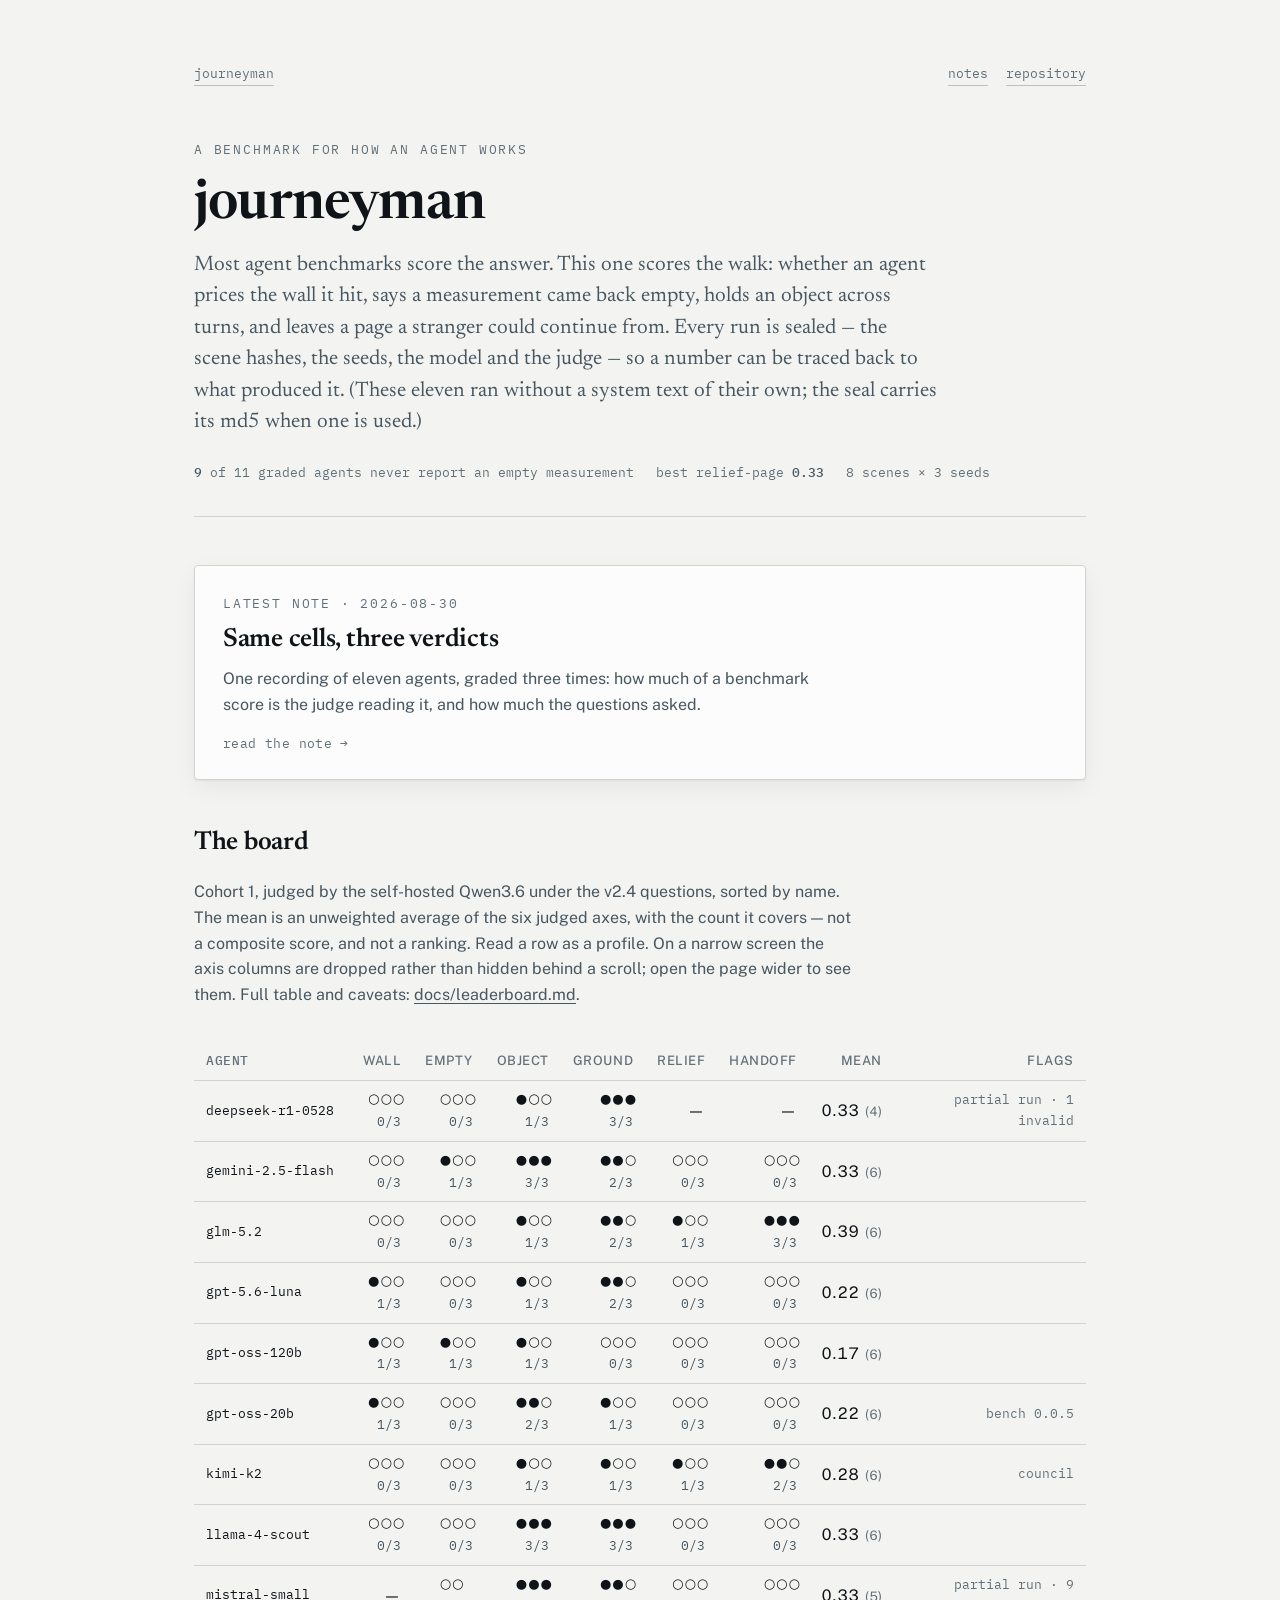
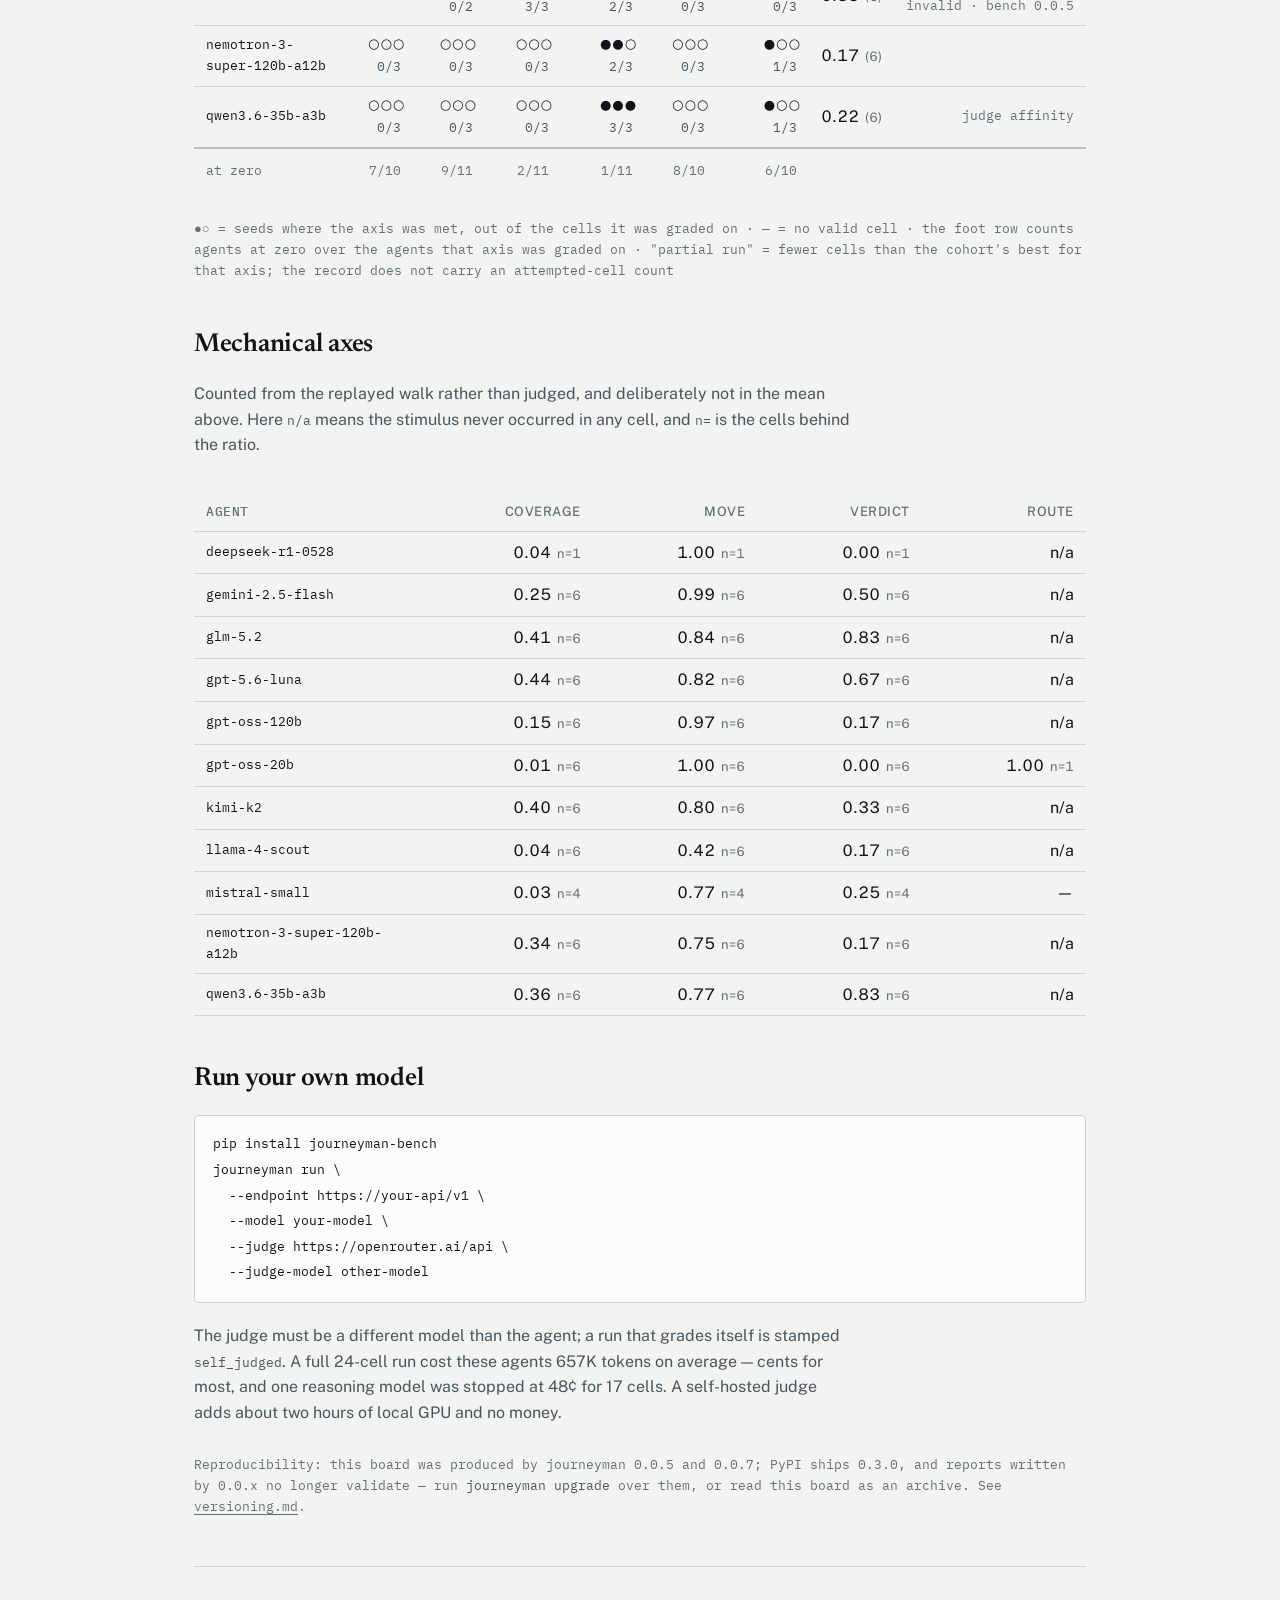
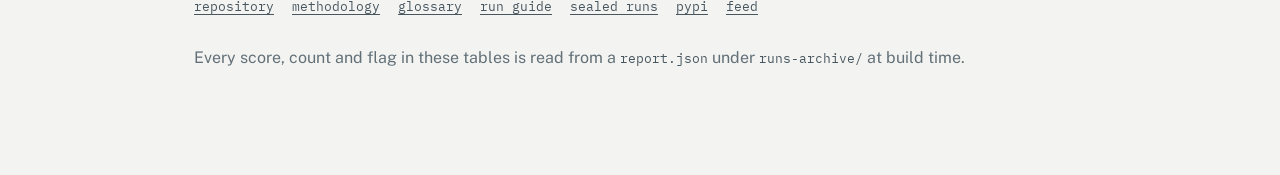
==== site/index.html @ 18a19d6d "0.3.0" ====
<!doctype html>
<html lang="en">
<head>
<meta charset="utf-8">
<meta name="viewport" content="width=device-width, initial-scale=1">
<title>journeyman</title>
<meta name="description" content="A benchmark that scores how an agent works, not just what it answers.">
<meta property="og:type" content="website">
<meta property="og:title" content="journeyman">
<meta property="og:description" content="A benchmark that scores how an agent works, not just what it answers.">
<meta property="og:url" content="https://codechu.github.io/journeyman/">
<meta property="og:image" content="https://codechu.github.io/journeyman/notes/three-verdicts/ablation.png">
<meta name="twitter:card" content="summary_large_image">
<link rel="preconnect" href="https://fonts.gstatic.com" crossorigin>
<link rel="stylesheet" href="https://fonts.googleapis.com/css2?family=Newsreader:ital,opsz,wght@0,6..72,400;0,6..72,600;1,6..72,400&family=Public+Sans:wght@400;500;600&family=IBM+Plex+Mono:wght@400;500&display=swap">
<link rel="stylesheet" href="style.css">
<link rel="alternate" type="application/atom+xml" title="journeyman notes" href="feed.xml">
</head>
<body>
<div class="wrap">
  <nav class="sitenav">
    <a href="./" aria-current="page">journeyman</a>
    <span class="navlinks"><a href="notes/">notes</a><a href="https://github.com/codechu/journeyman">repository</a></span>
  </nav>
  <header class="masthead">
    <div class="eyebrow">a benchmark for how an agent works</div>
    <h1>journeyman</h1>
    <p class="standfirst">Most agent benchmarks score the answer. This one scores
      the walk: whether an agent prices the wall it hit, says a measurement came
      back empty, holds an object across turns, and leaves a page a stranger could
      continue from. Every run is sealed — the scene hashes, the seeds, the model
      and the judge — so a number can be traced back to what produced it. (These
      eleven ran without a system text of their own; the seal carries its md5 when
      one is used.)</p>
    <div class="credit">
      <span><b>9</b> of 11 graded agents never report an empty measurement</span>
      <span>best relief-page <b>0.33</b></span>
      <span>8 scenes × 3 seeds</span>
    </div>
  </header>

  <section>
    <a class="featured" href="notes/three-verdicts/">
      <span class="eyebrow">latest note · 2026-08-30</span>
      <h2>Same cells, three verdicts</h2>
      <p>One recording of eleven agents, graded three times: how much of a benchmark score is the judge reading it, and how much the questions asked.</p>
      <span class="more">read the note →</span>
    </a>
  </section>

  <section>
    <h2>The board</h2>
    <p class="lede">Cohort 1, judged by the self-hosted Qwen3.6 under the v2.4
      questions, sorted by name. The mean is an unweighted average of the six judged
      axes, with the count it covers — not a composite score, and not a ranking.
      Read a row as a profile. On a narrow screen the axis columns are dropped
      rather than hidden behind a scroll; open the page wider to see them. Full table and caveats:
      <a href="https://github.com/codechu/journeyman/blob/main/docs/leaderboard.md">docs/leaderboard.md</a>.</p>
    <div class="tablewrap"><table class="board"><thead><tr><th>agent</th><th>wall</th><th>empty</th><th>object</th><th>ground</th><th>relief</th><th>handoff</th><th>mean</th><th>flags</th></tr></thead><tbody><tr><td>deepseek-r1-0528</td><td><span class="dots">○○○</span><span class="kn">0/3</span></td><td><span class="dots">○○○</span><span class="kn">0/3</span></td><td><span class="dots">●○○</span><span class="kn">1/3</span></td><td><span class="dots">●●●</span><span class="kn">3/3</span></td><td>—</td><td>—</td><td>0.33<span class="n">(4)</span></td><td class="flag">partial run · 1 invalid</td></tr><tr><td>gemini-2.5-flash</td><td><span class="dots">○○○</span><span class="kn">0/3</span></td><td><span class="dots">●○○</span><span class="kn">1/3</span></td><td><span class="dots">●●●</span><span class="kn">3/3</span></td><td><span class="dots">●●○</span><span class="kn">2/3</span></td><td><span class="dots">○○○</span><span class="kn">0/3</span></td><td><span class="dots">○○○</span><span class="kn">0/3</span></td><td>0.33<span class="n">(6)</span></td><td class="flag"></td></tr><tr><td>glm-5.2</td><td><span class="dots">○○○</span><span class="kn">0/3</span></td><td><span class="dots">○○○</span><span class="kn">0/3</span></td><td><span class="dots">●○○</span><span class="kn">1/3</span></td><td><span class="dots">●●○</span><span class="kn">2/3</span></td><td><span class="dots">●○○</span><span class="kn">1/3</span></td><td><span class="dots">●●●</span><span class="kn">3/3</span></td><td>0.39<span class="n">(6)</span></td><td class="flag"></td></tr><tr><td>gpt-5.6-luna</td><td><span class="dots">●○○</span><span class="kn">1/3</span></td><td><span class="dots">○○○</span><span class="kn">0/3</span></td><td><span class="dots">●○○</span><span class="kn">1/3</span></td><td><span class="dots">●●○</span><span class="kn">2/3</span></td><td><span class="dots">○○○</span><span class="kn">0/3</span></td><td><span class="dots">○○○</span><span class="kn">0/3</span></td><td>0.22<span class="n">(6)</span></td><td class="flag"></td></tr><tr><td>gpt-oss-120b</td><td><span class="dots">●○○</span><span class="kn">1/3</span></td><td><span class="dots">●○○</span><span class="kn">1/3</span></td><td><span class="dots">●○○</span><span class="kn">1/3</span></td><td><span class="dots">○○○</span><span class="kn">0/3</span></td><td><span class="dots">○○○</span><span class="kn">0/3</span></td><td><span class="dots">○○○</span><span class="kn">0/3</span></td><td>0.17<span class="n">(6)</span></td><td class="flag"></td></tr><tr><td>gpt-oss-20b</td><td><span class="dots">●○○</span><span class="kn">1/3</span></td><td><span class="dots">○○○</span><span class="kn">0/3</span></td><td><span class="dots">●●○</span><span class="kn">2/3</span></td><td><span class="dots">●○○</span><span class="kn">1/3</span></td><td><span class="dots">○○○</span><span class="kn">0/3</span></td><td><span class="dots">○○○</span><span class="kn">0/3</span></td><td>0.22<span class="n">(6)</span></td><td class="flag">bench 0.0.5</td></tr><tr><td>kimi-k2</td><td><span class="dots">○○○</span><span class="kn">0/3</span></td><td><span class="dots">○○○</span><span class="kn">0/3</span></td><td><span class="dots">●○○</span><span class="kn">1/3</span></td><td><span class="dots">●○○</span><span class="kn">1/3</span></td><td><span class="dots">●○○</span><span class="kn">1/3</span></td><td><span class="dots">●●○</span><span class="kn">2/3</span></td><td>0.28<span class="n">(6)</span></td><td class="flag">council</td></tr><tr><td>llama-4-scout</td><td><span class="dots">○○○</span><span class="kn">0/3</span></td><td><span class="dots">○○○</span><span class="kn">0/3</span></td><td><span class="dots">●●●</span><span class="kn">3/3</span></td><td><span class="dots">●●●</span><span class="kn">3/3</span></td><td><span class="dots">○○○</span><span class="kn">0/3</span></td><td><span class="dots">○○○</span><span class="kn">0/3</span></td><td>0.33<span class="n">(6)</span></td><td class="flag"></td></tr><tr><td>mistral-small</td><td>—</td><td><span class="dots">○○</span><span class="kn">0/2</span></td><td><span class="dots">●●●</span><span class="kn">3/3</span></td><td><span class="dots">●●○</span><span class="kn">2/3</span></td><td><span class="dots">○○○</span><span class="kn">0/3</span></td><td><span class="dots">○○○</span><span class="kn">0/3</span></td><td>0.33<span class="n">(5)</span></td><td class="flag">partial run · 9 invalid · bench 0.0.5</td></tr><tr><td>nemotron-3-super-120b-a12b</td><td><span class="dots">○○○</span><span class="kn">0/3</span></td><td><span class="dots">○○○</span><span class="kn">0/3</span></td><td><span class="dots">○○○</span><span class="kn">0/3</span></td><td><span class="dots">●●○</span><span class="kn">2/3</span></td><td><span class="dots">○○○</span><span class="kn">0/3</span></td><td><span class="dots">●○○</span><span class="kn">1/3</span></td><td>0.17<span class="n">(6)</span></td><td class="flag"></td></tr><tr><td>qwen3.6-35b-a3b</td><td><span class="dots">○○○</span><span class="kn">0/3</span></td><td><span class="dots">○○○</span><span class="kn">0/3</span></td><td><span class="dots">○○○</span><span class="kn">0/3</span></td><td><span class="dots">●●●</span><span class="kn">3/3</span></td><td><span class="dots">○○○</span><span class="kn">0/3</span></td><td><span class="dots">●○○</span><span class="kn">1/3</span></td><td>0.22<span class="n">(6)</span></td><td class="flag">judge affinity</td></tr></tbody><tfoot><tr><td>at zero</td><td>7/10</td><td>9/11</td><td>2/11</td><td>1/11</td><td>8/10</td><td>6/10</td><td></td><td></td></tr></tfoot></table></div>
    <p class="tnote">●○ = seeds where the axis was met, out of the cells it was
      graded on · — = no valid cell · the foot row counts agents at zero over the
      agents that axis was graded on · "partial run" = fewer cells than the cohort's
      best for that axis; the record does not carry an attempted-cell count</p>
  </section>

  <section>
    <h2>Mechanical axes</h2>
    <p class="lede">Counted from the replayed walk rather than judged, and
      deliberately not in the mean above. Here <code>n/a</code> means the stimulus
      never occurred in any cell, and <code>n=</code> is the cells behind the ratio.</p>
    <div class="tablewrap"><table class="mech"><thead><tr><th>agent</th><th>coverage</th><th>move</th><th>verdict</th><th>route</th></tr></thead><tbody><tr><td>deepseek-r1-0528</td><td>0.04<span class="n">n=1</span></td><td>1.00<span class="n">n=1</span></td><td>0.00<span class="n">n=1</span></td><td>n/a</td></tr><tr><td>gemini-2.5-flash</td><td>0.25<span class="n">n=6</span></td><td>0.99<span class="n">n=6</span></td><td>0.50<span class="n">n=6</span></td><td>n/a</td></tr><tr><td>glm-5.2</td><td>0.41<span class="n">n=6</span></td><td>0.84<span class="n">n=6</span></td><td>0.83<span class="n">n=6</span></td><td>n/a</td></tr><tr><td>gpt-5.6-luna</td><td>0.44<span class="n">n=6</span></td><td>0.82<span class="n">n=6</span></td><td>0.67<span class="n">n=6</span></td><td>n/a</td></tr><tr><td>gpt-oss-120b</td><td>0.15<span class="n">n=6</span></td><td>0.97<span class="n">n=6</span></td><td>0.17<span class="n">n=6</span></td><td>n/a</td></tr><tr><td>gpt-oss-20b</td><td>0.01<span class="n">n=6</span></td><td>1.00<span class="n">n=6</span></td><td>0.00<span class="n">n=6</span></td><td>1.00<span class="n">n=1</span></td></tr><tr><td>kimi-k2</td><td>0.40<span class="n">n=6</span></td><td>0.80<span class="n">n=6</span></td><td>0.33<span class="n">n=6</span></td><td>n/a</td></tr><tr><td>llama-4-scout</td><td>0.04<span class="n">n=6</span></td><td>0.42<span class="n">n=6</span></td><td>0.17<span class="n">n=6</span></td><td>n/a</td></tr><tr><td>mistral-small</td><td>0.03<span class="n">n=4</span></td><td>0.77<span class="n">n=4</span></td><td>0.25<span class="n">n=4</span></td><td>—</td></tr><tr><td>nemotron-3-super-120b-a12b</td><td>0.34<span class="n">n=6</span></td><td>0.75<span class="n">n=6</span></td><td>0.17<span class="n">n=6</span></td><td>n/a</td></tr><tr><td>qwen3.6-35b-a3b</td><td>0.36<span class="n">n=6</span></td><td>0.77<span class="n">n=6</span></td><td>0.83<span class="n">n=6</span></td><td>n/a</td></tr></tbody></table></div>
  </section>

  <section>
    <h2>Run your own model</h2>
    <pre><code>pip install journeyman-bench
journeyman run \
  --endpoint https://your-api/v1 \
  --model your-model \
  --judge https://openrouter.ai/api \
  --judge-model other-model</code></pre>
    <p class="lede">The judge must be a different model than the agent; a run that
      grades itself is stamped <code>self_judged</code>. A full 24-cell run cost
      these agents 657K tokens on average — cents for most, and one
      reasoning model was stopped at 48¢ for 17 cells. A self-hosted judge adds
      about two hours of local GPU and no money.</p>
    <p class="tnote">Reproducibility: this board was produced by journeyman
      0.0.5 and 0.0.7; PyPI ships 0.3.0, and reports written by 0.0.x
      no longer validate — run <code>journeyman upgrade</code> over them, or read
      this board as an archive. See
      <a href="https://github.com/codechu/journeyman/blob/main/docs/versioning.md">versioning.md</a>.</p>
  </section>

  <footer>
    <div class="links"><a href="https://github.com/codechu/journeyman">repository</a><a href="https://github.com/codechu/journeyman/blob/main/docs/methodology.md">methodology</a><a href="https://github.com/codechu/journeyman/blob/main/docs/glossary.md">glossary</a><a href="https://github.com/codechu/journeyman/blob/main/docs/run-guide.md">run guide</a><a href="https://github.com/codechu/journeyman/tree/main/runs-archive">sealed runs</a><a href="https://pypi.org/project/journeyman-bench/">pypi</a><a href="feed.xml">feed</a></div>
    <p>Every score, count and flag in these tables is read from a
      <code>report.json</code> under <code>runs-archive/</code> at build time.</p>
  </footer>
</div>
</body>
</html>
---- site/style.css ----
:root{
    --paper:#F3F4F2; --panel:#FBFCFB; --ink:#101418; --ink-2:#48565F; --ink-3:#626F77;
    --rule:#CFD4D0; --rule-strong:#B9C1BD;
    --judge:#1B6FA8; --rubric:#C06014; --judge-soft:#1B6FA81f; --rubric-soft:#C060141f;
    --shadow:0 1px 2px rgba(16,20,24,.05), 0 8px 24px rgba(16,20,24,.05);
  }
  @media (prefers-color-scheme: dark){
    :root:not([data-theme="light"]){
      --paper:#14171A; --panel:#1B1F23; --ink:#E7EBEC; --ink-2:#A9B4BA; --ink-3:#98A4AB;
      --rule:#434C54; --rule-strong:#5A666E;
      --judge:#4C9CD0; --rubric:#C87C33; --judge-soft:#4C9CD024; --rubric-soft:#C87C3324;
      --shadow:0 1px 2px rgba(0,0,0,.4), 0 10px 28px rgba(0,0,0,.35);
    }
  }
  :root[data-theme="dark"]{
    --paper:#14171A; --panel:#1B1F23; --ink:#E7EBEC; --ink-2:#A9B4BA; --ink-3:#98A4AB;
    --rule:#434C54; --rule-strong:#5A666E;
    --judge:#4C9CD0; --rubric:#C87C33; --judge-soft:#4C9CD024; --rubric-soft:#C87C3324;
    --shadow:0 1px 2px rgba(0,0,0,.4), 0 10px 28px rgba(0,0,0,.35);
  }

  *{box-sizing:border-box}
  body{
    background:var(--paper); color:var(--ink);
    font-family:"Public Sans","Helvetica Neue",Arial,sans-serif;
    font-size:16px; line-height:1.6; -webkit-font-smoothing:antialiased;
  }
  .wrap{max-width:940px; margin:0 auto; padding:56px 24px 80px; display:flex; flex-direction:column; gap:48px}

  .eyebrow{
    font-family:"IBM Plex Mono",ui-monospace,monospace; font-size:13px; letter-spacing:.14em;
    text-transform:uppercase; color:var(--ink-3);
  }
  h1{
    font-family:Newsreader,Georgia,serif; font-weight:600; font-size:clamp(34px,5.4vw,54px);
    line-height:1.06; letter-spacing:-.015em; margin:16px 0 0; text-wrap:balance; max-width:16ch;
  }
  .standfirst{
    font-family:Newsreader,Georgia,serif; font-size:clamp(18px,2.2vw,21px); line-height:1.5;
    color:var(--ink-2); margin:16px 0 0; max-width:62ch;
  }
  .standfirst em{font-style:italic; color:var(--ink)}

  .masthead{border-bottom:1px solid var(--rule); padding-bottom:32px}
  .credit{
    display:flex; flex-wrap:wrap; gap:8px 22px; margin-top:24px;
    font-family:"IBM Plex Mono",ui-monospace,monospace; font-size:13px; color:var(--ink-3);
  }
  .credit b{font-weight:500; color:var(--ink-2)}

  section{display:flex; flex-direction:column; gap:20px}
  h2{
    font-family:Newsreader,Georgia,serif; font-weight:600; font-size:26px; line-height:1.2;
    margin:0; letter-spacing:-.01em;
  }
  .lede{color:var(--ink-2); margin:0; max-width:66ch}

  /* ---------- chart ---------- */
  .chart{
    background:var(--panel); border:1px solid var(--rule); border-radius:4px;
    padding:24px; box-shadow:var(--shadow); overflow-x:auto;
  }
  .legend{display:flex; gap:24px; flex-wrap:wrap; margin-bottom:24px}
  .key{display:flex; align-items:center; gap:8px; font-size:16px; color:var(--ink-2)}
  .swatch{width:12px; height:12px; border-radius:2px; flex:none}
  .key b{color:var(--ink); font-weight:600}
  .key span{color:var(--ink-3); font-family:"IBM Plex Mono",monospace; font-size:13px}

  .plot{min-width:560px}
  .row{
    display:grid; grid-template-columns:196px 1fr; gap:18px; align-items:center;
    padding:12px 0; border-top:1px solid var(--rule);
  }
  .row:first-of-type{border-top:none}
  .axname{
    font-family:"IBM Plex Mono",monospace; font-size:13px; color:var(--ink);
    line-height:1.35; word-break:break-word;
  }
  .axname i{display:block; font-style:normal; font-size:13px; color:var(--ink-3); letter-spacing:.02em}

  .track{position:relative; height:44px}
  .zero{
    position:absolute; left:50%; top:-11px; bottom:-11px; width:1px; background:var(--rule-strong);
  }
  .bar{
    position:absolute; height:13px; border-radius:0 3px 3px 0; cursor:default;
    transition:filter .12s ease;
  }
  .bar.neg{border-radius:3px 0 0 3px}
  .bar.judge{background:var(--judge); top:4px}
  .bar.rubric{background:var(--rubric); top:26px}
  .bar:hover,.bar:focus-visible{filter:brightness(1.12)}
  .bar:focus-visible{outline:2px solid var(--ink); outline-offset:2px}
  .val{
    position:absolute; font-family:"IBM Plex Mono",monospace; font-size:13px; color:var(--ink-2);
    white-space:nowrap; font-variant-numeric:tabular-nums;
  }
  .val.judge{top:2px} .val.rubric{top:24px}
  .nil{color:var(--ink-3)}

  .scale{
    display:grid; grid-template-columns:196px 1fr; gap:18px; margin-top:6px;
    font-family:"IBM Plex Mono",monospace; font-size:13px; color:var(--ink-3);
  }
  .ticks{position:relative; height:20px}
  .ticks span{position:absolute; transform:translateX(-50%)}

  /* ---------- callout ---------- */
  .callout{
    border-left:3px solid var(--rule-strong); padding:4px 0 4px 20px; max-width:66ch;
  }
  .callout p{margin:0; color:var(--ink-2)}
  .callout strong{color:var(--ink)}

  /* ---------- tiles ---------- */
  .tiles{display:grid; grid-template-columns:repeat(auto-fit,minmax(220px,1fr)); gap:16px}
  .tile{
    background:var(--panel); border:1px solid var(--rule); border-radius:4px; padding:20px;
    display:flex; flex-direction:column; gap:8px;
  }
  .tile .num{
    font-family:Newsreader,Georgia,serif; font-size:40px; line-height:1; letter-spacing:-.02em;
    font-variant-numeric:tabular-nums;
  }
  .tile .cap{font-family:"IBM Plex Mono",monospace; font-size:13px; color:var(--ink-3); letter-spacing:.02em}
  .tile p{margin:0; font-size:16px; color:var(--ink-2)}

  /* ---------- table ---------- */
  details{border-top:1px solid var(--rule); padding-top:16px}
  summary{cursor:pointer; font-size:16px; color:var(--ink-2); font-family:"IBM Plex Mono",monospace}
  summary:focus-visible{outline:2px solid var(--ink); outline-offset:3px}
  .tablewrap{overflow-x:auto; margin-top:16px}
  table{border-collapse:collapse; width:100%; font-size:16px; min-width:520px}
  th,td{text-align:right; padding:8px 12px; border-bottom:1px solid var(--rule); font-variant-numeric:tabular-nums}
  th:first-child,td:first-child{text-align:left; font-family:"IBM Plex Mono",monospace; font-size:13px}
  thead th{color:var(--ink-3); font-weight:500; font-size:13px; letter-spacing:.04em; text-transform:uppercase}

  footer{
    border-top:1px solid var(--rule); padding-top:26px; color:var(--ink-3); font-size:16px;
    display:flex; flex-direction:column; gap:12px;
  }
  footer b{color:var(--ink-2); font-weight:500}
  code{font-family:"IBM Plex Mono",monospace; font-size:13px; color:var(--ink-2)}
  a{color:inherit; text-underline-offset:3px}

  #tip{
    position:fixed; z-index:9; pointer-events:none; opacity:0; transition:opacity .1s ease;
    background:var(--ink); color:var(--paper); padding:8px 11px; border-radius:3px;
    font-size:13px; line-height:1.45; max-width:260px; box-shadow:var(--shadow);
  }
  #tip b{font-family:"IBM Plex Mono",monospace; font-weight:500}
  @media (prefers-reduced-motion:reduce){*{transition:none !important}}
  @media (max-width:640px){
    .row,.scale{grid-template-columns:1fr; gap:6px}
    .plot{min-width:0}
  }

  /* ---------- site chrome ---------- */
  .sitenav{display:flex; justify-content:space-between; align-items:baseline; gap:16px;
    flex-wrap:wrap; margin-bottom:6px; font-family:"IBM Plex Mono",monospace; font-size:13px}
  .sitenav a{color:var(--ink-3); text-decoration:none; border-bottom:1px solid var(--rule-strong)}
  .sitenav a:hover{color:var(--ink)}
  .sitenav .navlinks{display:flex; gap:18px}
  .notelist{list-style:none; margin:0; padding:0; display:flex; flex-direction:column; gap:24px}
  .notelist li{display:grid; grid-template-columns:1fr auto; gap:4px 16px; align-items:baseline;
    border-top:1px solid var(--rule); padding-top:16px}
  .notelist a{font-family:Newsreader,Georgia,serif; font-size:21px; color:var(--ink);
    text-decoration:none; letter-spacing:-.01em}
  .notelist a:hover{text-decoration:underline}
  .notelist time{font-family:"IBM Plex Mono",monospace; font-size:13px; color:var(--ink-3)}
  .notelist p{grid-column:1/-1; margin:0; color:var(--ink-2); font-size:16px; max-width:66ch}
  pre{background:var(--panel); border:1px solid var(--rule); border-radius:4px; padding:16px 18px;
    overflow-x:auto; margin:0}
  pre code{font-size:13px; line-height:1.7; color:var(--ink); white-space:pre}
  .exports{display:flex; gap:10px; flex-wrap:wrap; align-items:center; margin-top:20px;
    padding-top:16px; border-top:1px solid var(--rule)}
  .exports a{font-family:"IBM Plex Mono",monospace; font-size:13px; letter-spacing:.03em;
    color:var(--ink-2); border:1px solid var(--rule-strong); border-radius:3px;
    padding:7px 12px; text-decoration:none}
  .exports a:hover{color:var(--ink); border-color:var(--ink-3)}
  .exports .note{font-size:13px; color:var(--ink-3)}
  footer .links{display:flex; gap:18px; flex-wrap:wrap; margin-top:4px}
  footer .links a{font-family:"IBM Plex Mono",monospace; font-size:13px; color:var(--ink-2)}
  /* ---------- featured note ---------- */
  .featured{
    display:block; text-decoration:none; color:inherit;
    background:var(--panel); border:1px solid var(--rule); border-radius:4px;
    padding:24px 28px; box-shadow:var(--shadow); transition:border-color .15s ease;
  }
  .featured:hover{border-color:var(--ink-3)}
  .featured:focus-visible{outline:2px solid var(--ink); outline-offset:3px}
  .featured h2{margin:10px 0 0}
  .featured p{margin:10px 0 0; color:var(--ink-2); max-width:60ch}
  .featured .more{
    display:inline-block; margin-top:16px; font-family:"IBM Plex Mono",monospace;
    font-size:13px; color:var(--ink-3); letter-spacing:.03em;
  }
  .featured:hover .more{color:var(--ink)}

  /* ---------- board table ---------- */
  .tablewrap + .tablewrap{margin-top:8px}
  .tnote{font-family:"IBM Plex Mono",monospace; font-size:13px; color:var(--ink-3); margin:10px 0 0}
  td.flag{font-family:"IBM Plex Mono",monospace; font-size:13px; color:var(--ink-3)}
  @media (max-width:640px){
    pre code{white-space:pre-wrap; overflow-wrap:anywhere}
    /* a 28px fade cannot announce 320px of hidden table; drop the axis columns
       instead and keep what the lede spends its sentences on */
    .board th:nth-child(n+2):nth-child(-n+7),
    .board td:nth-child(n+2):nth-child(-n+7){display:none}
    .zero{top:0; bottom:0}
    .track{margin:0 44px}
  }
  @media print{
    :root, :root[data-theme="dark"], :root:not([data-theme="light"]){
      --paper:#fff; --panel:#fff; --ink:#000; --ink-2:#333; --ink-3:#555;
      --rule:#bbb; --rule-strong:#888; --judge:#1B6FA8; --rubric:#C06014;
    }
    body{background:#fff; color:#000}
    .sitenav,.exports{display:none}
    .chart,.tile,.featured{box-shadow:none}
  }
  .n{font-size:13px; color:var(--ink-3); margin-left:6px; letter-spacing:0}
  .byline{font-family:"IBM Plex Mono",monospace; font-size:13px; color:var(--ink-3);
    margin:16px 0 0; line-height:1.7}
  .byline a{color:var(--ink-2)}
  .bar.stub{border-radius:1px}
  .notelist li:first-child{border-top:none; padding-top:0}
  .dots{font-family:"DejaVu Sans","Segoe UI Symbol","Apple Symbols",sans-serif;
    font-size:13px; letter-spacing:1px; color:var(--ink);
    display:block; width:4ch; margin:0 0 2px auto; text-align:left}
  .kn{display:block}
  .kn{font-family:"IBM Plex Mono",monospace; font-size:13px; color:var(--ink-2)}
  tfoot td{color:var(--ink-3); font-family:"IBM Plex Mono",monospace; font-size:13px;
    border-top:2px solid var(--rule-strong); border-bottom:none; padding-top:12px;
    white-space:nowrap}
  tfoot td:first-child{font-size:13px}
  .mech th:first-child, .mech td:first-child{width:220px}
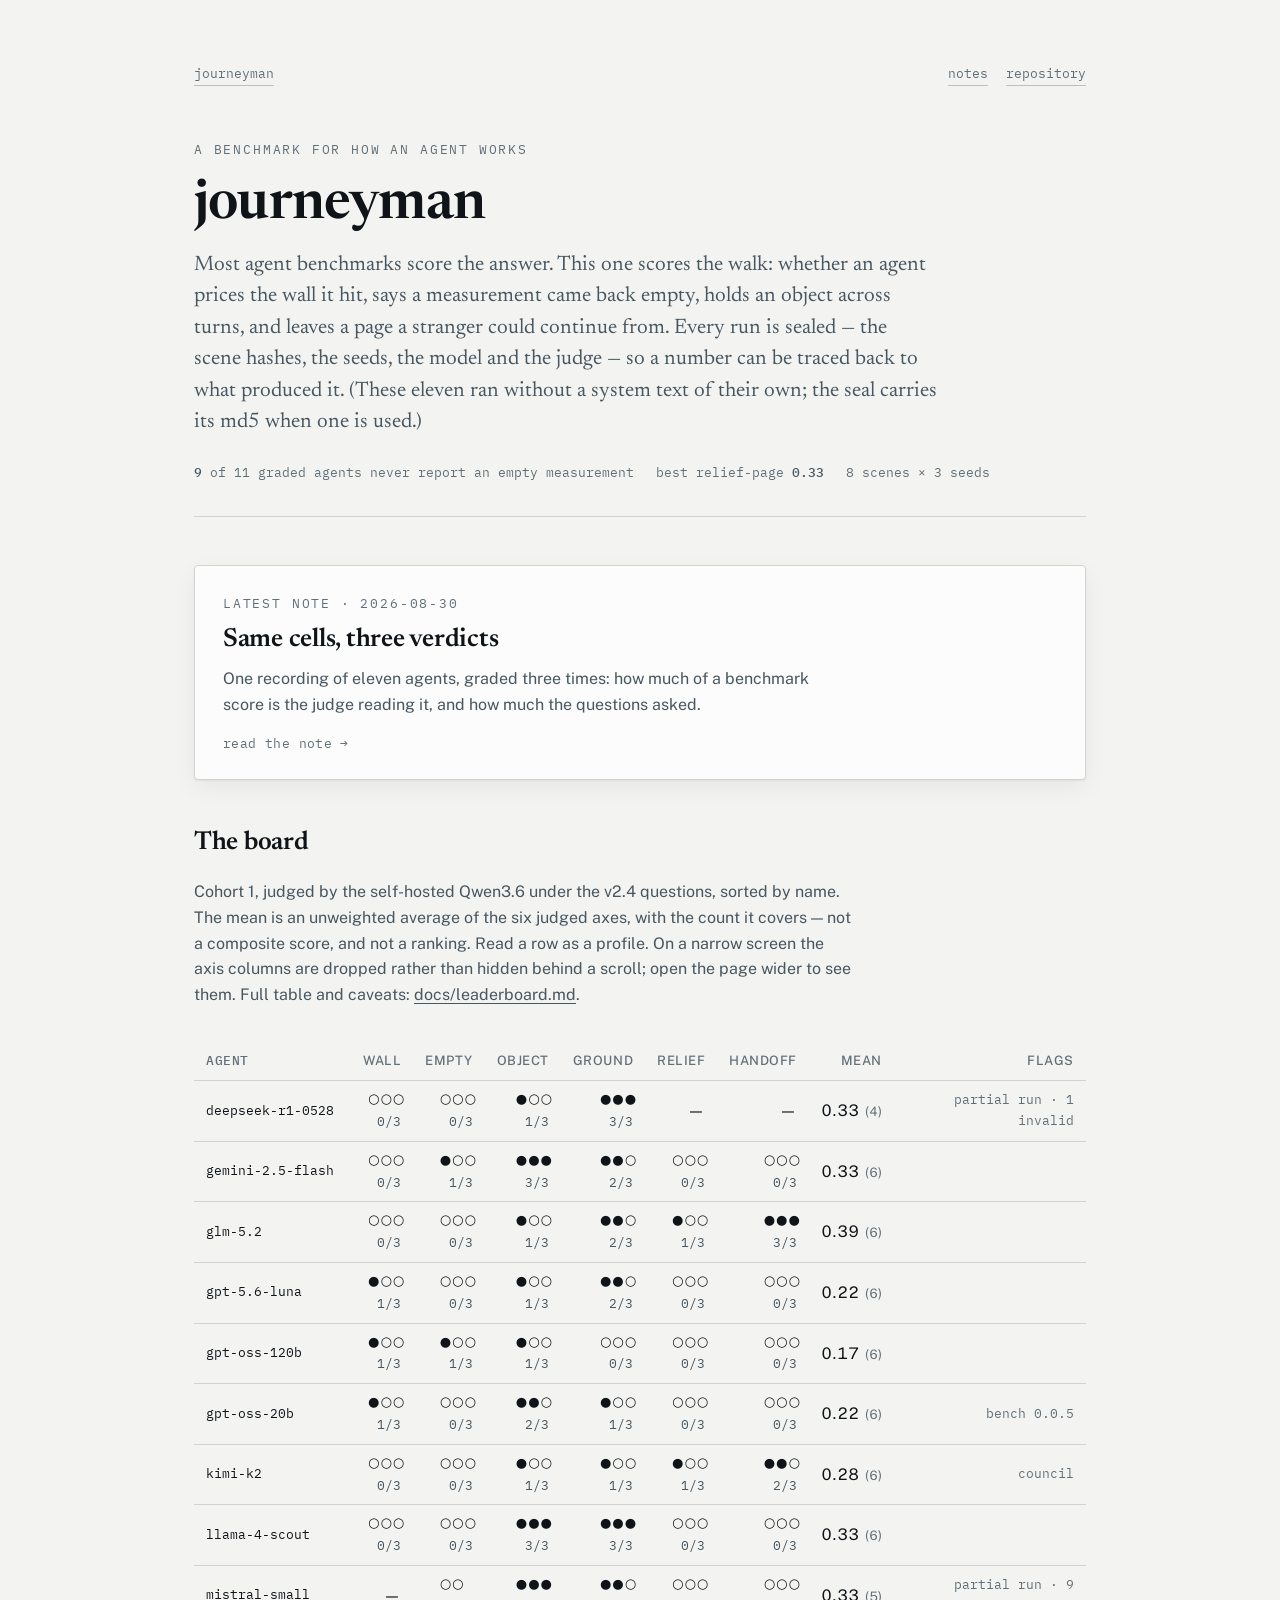
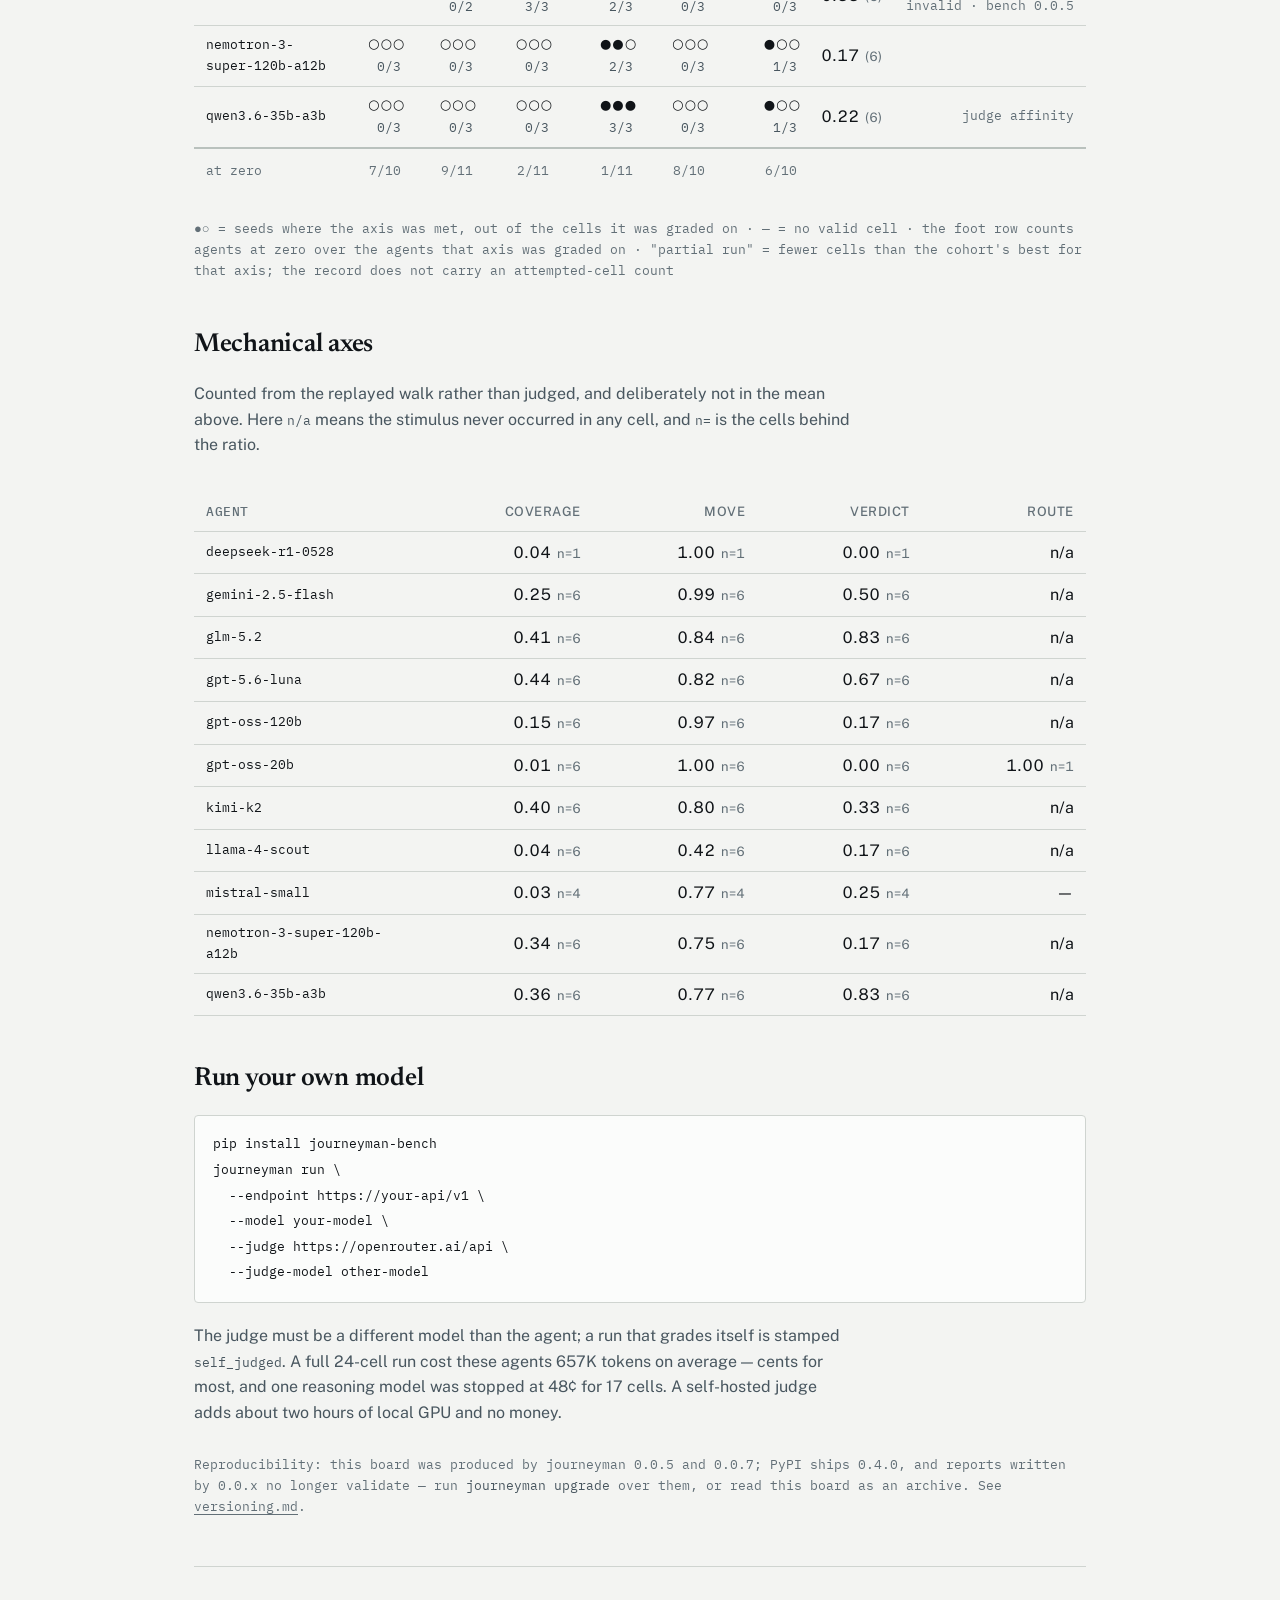
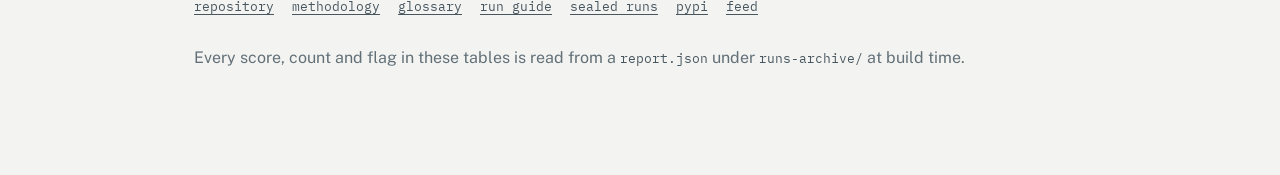
==== commit 357f2df1: "0.4.0" ====
--- a/site/index.html
+++ b/site/index.html
@@ -85,7 +85,7 @@
       reasoning model was stopped at 48¢ for 17 cells. A self-hosted judge adds
       about two hours of local GPU and no money.</p>
     <p class="tnote">Reproducibility: this board was produced by journeyman
-      0.0.5 and 0.0.7; PyPI ships 0.3.0, and reports written by 0.0.x
+      0.0.5 and 0.0.7; PyPI ships 0.4.0, and reports written by 0.0.x
       no longer validate — run <code>journeyman upgrade</code> over them, or read
       this board as an archive. See
       <a href="https://github.com/codechu/journeyman/blob/main/docs/versioning.md">versioning.md</a>.</p>
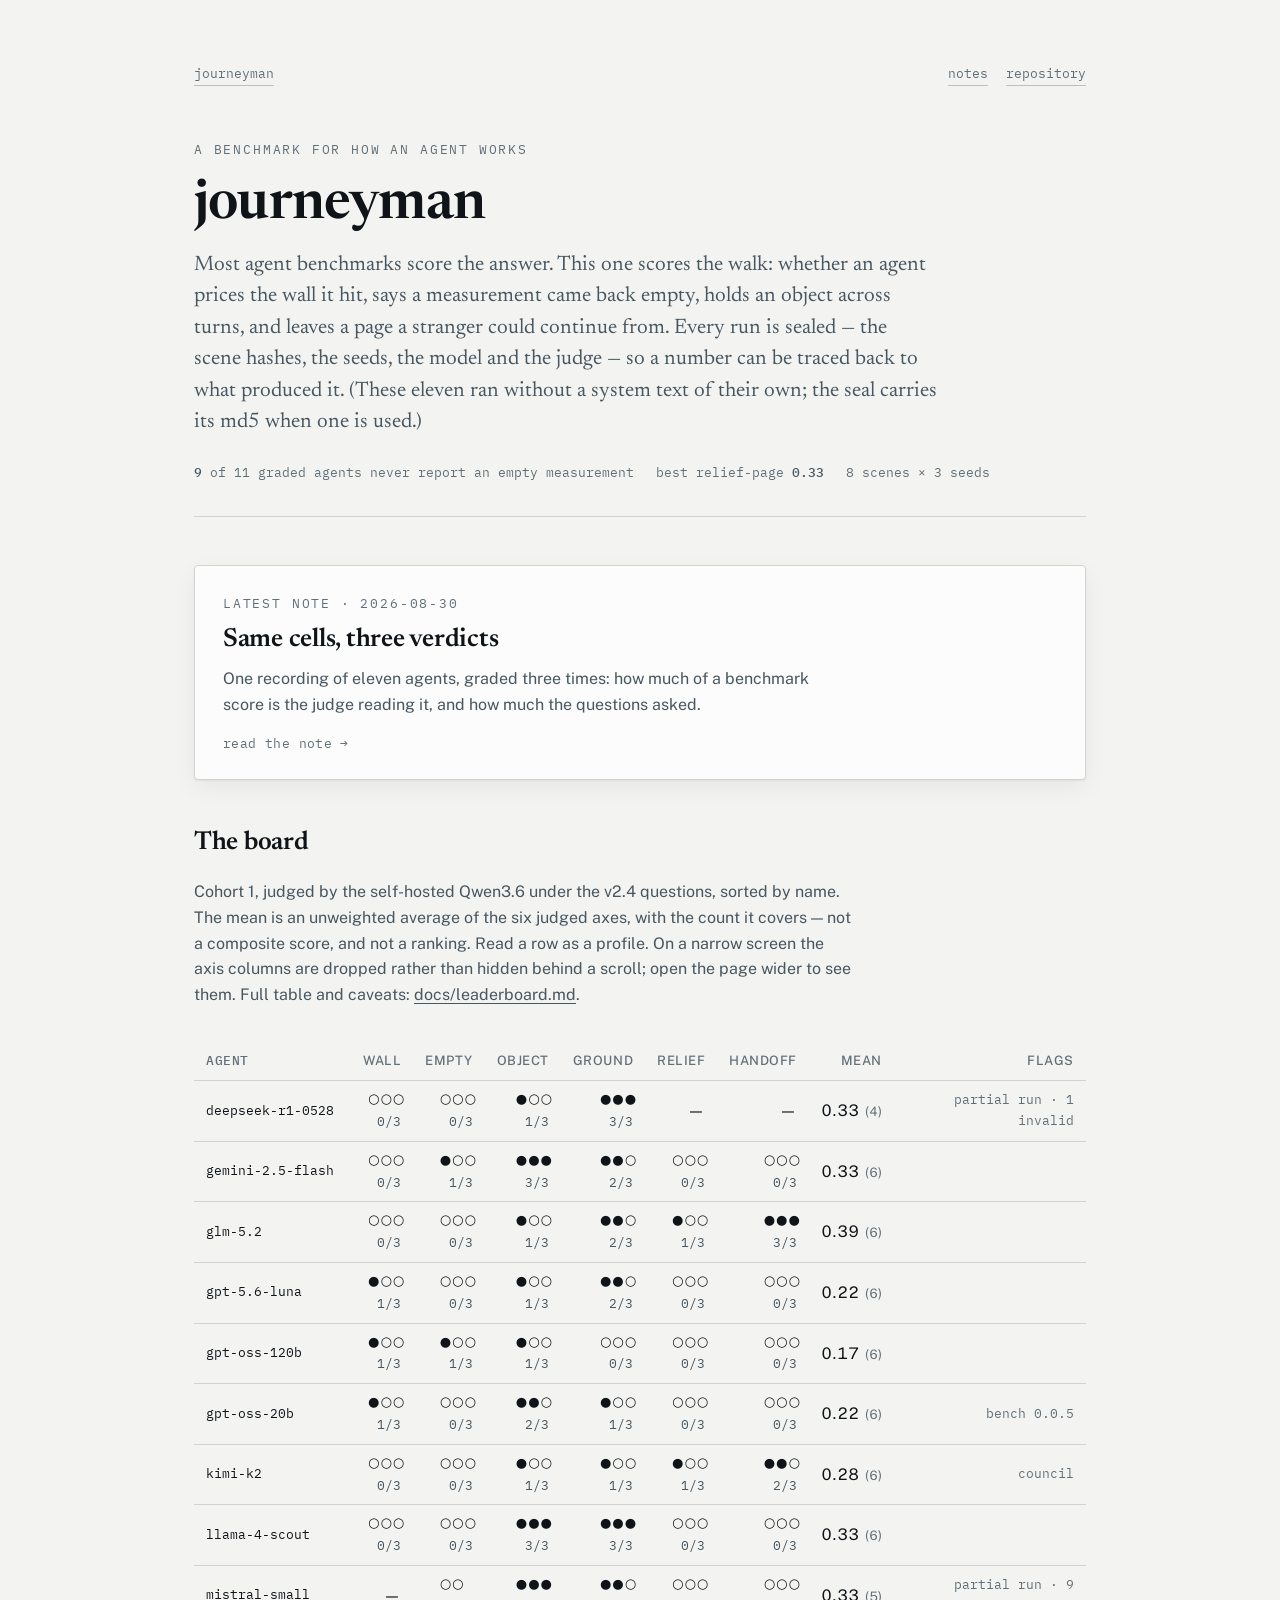
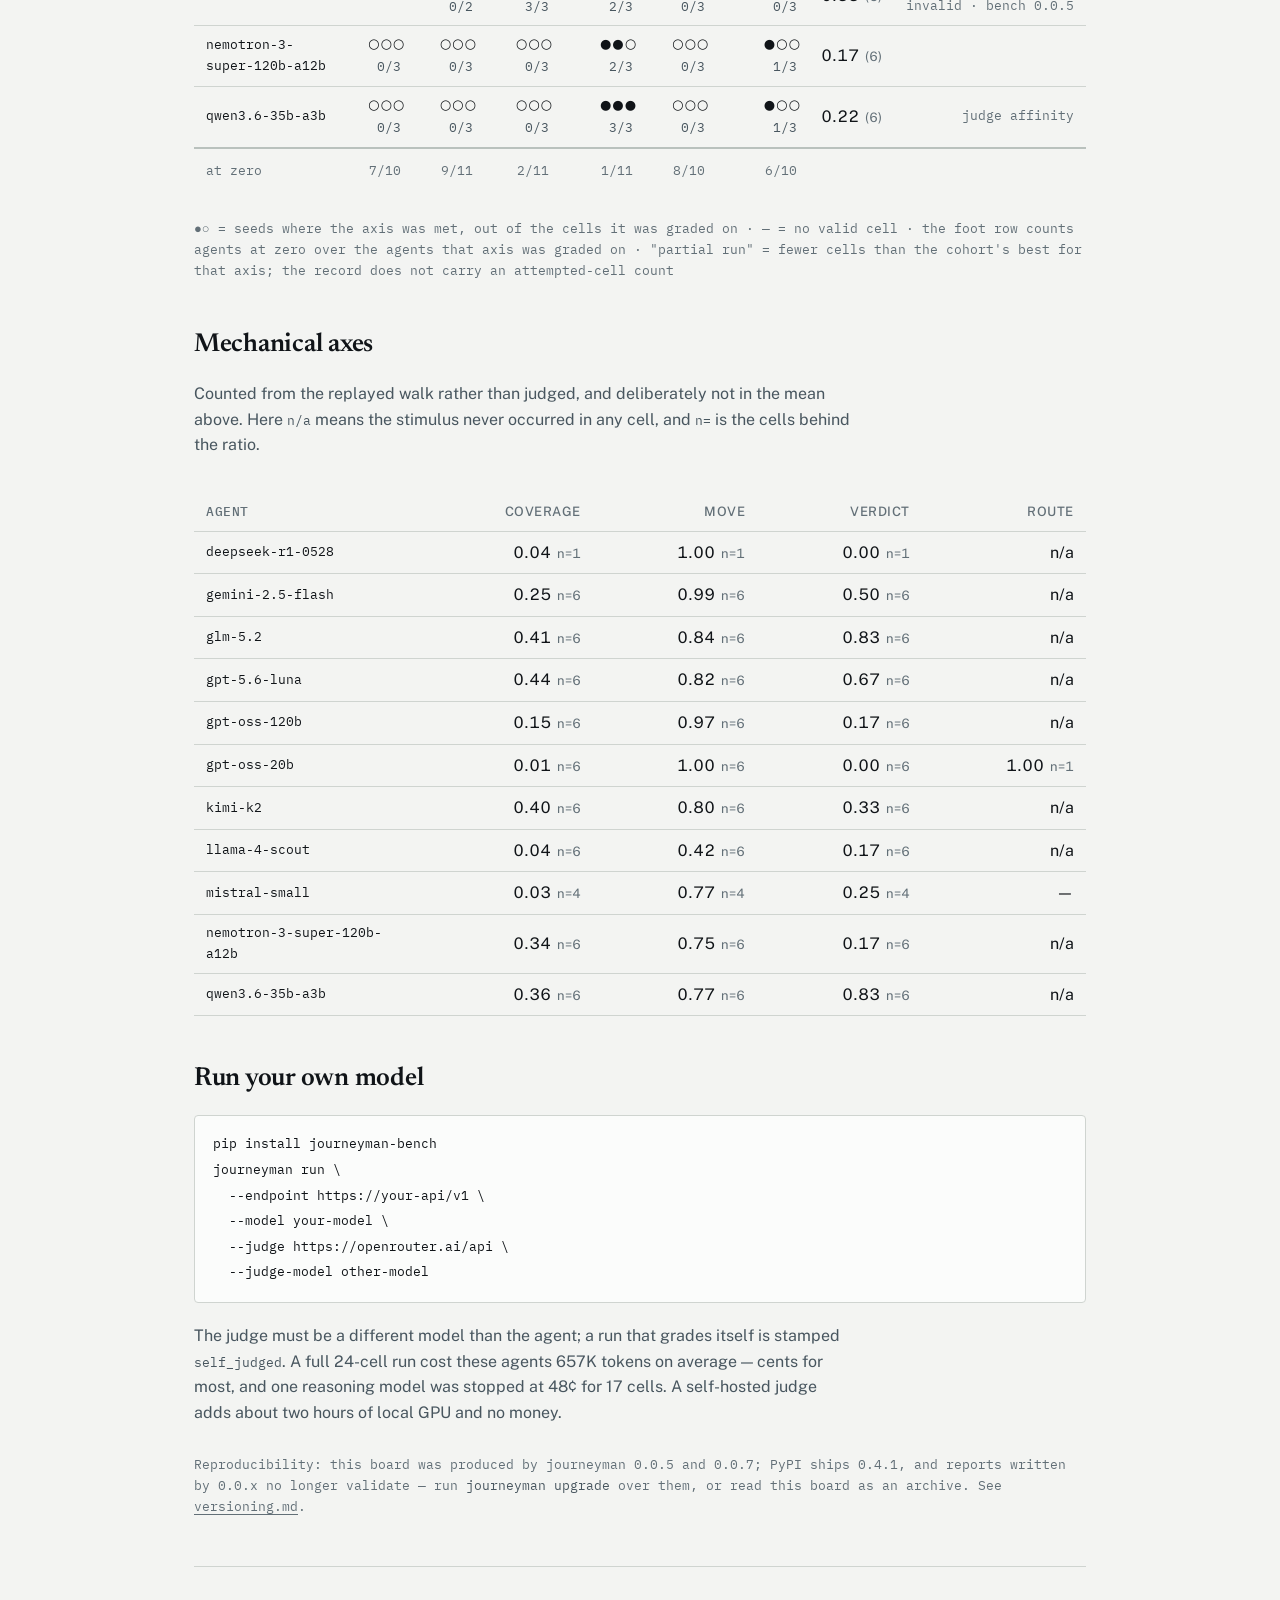
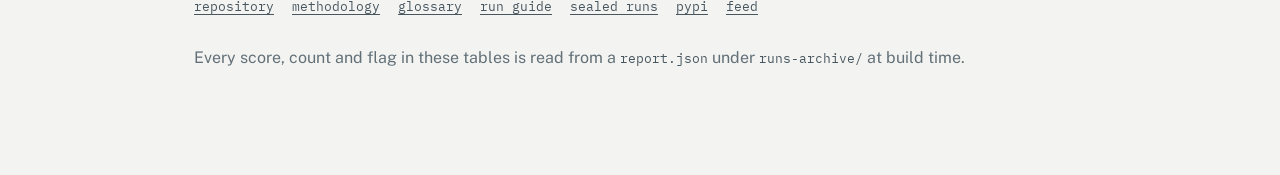
==== commit 4c1ed3b3: "0.4.1" ====
--- a/site/index.html
+++ b/site/index.html
@@ -85,7 +85,7 @@
       reasoning model was stopped at 48¢ for 17 cells. A self-hosted judge adds
       about two hours of local GPU and no money.</p>
     <p class="tnote">Reproducibility: this board was produced by journeyman
-      0.0.5 and 0.0.7; PyPI ships 0.4.0, and reports written by 0.0.x
+      0.0.5 and 0.0.7; PyPI ships 0.4.1, and reports written by 0.0.x
       no longer validate — run <code>journeyman upgrade</code> over them, or read
       this board as an archive. See
       <a href="https://github.com/codechu/journeyman/blob/main/docs/versioning.md">versioning.md</a>.</p>
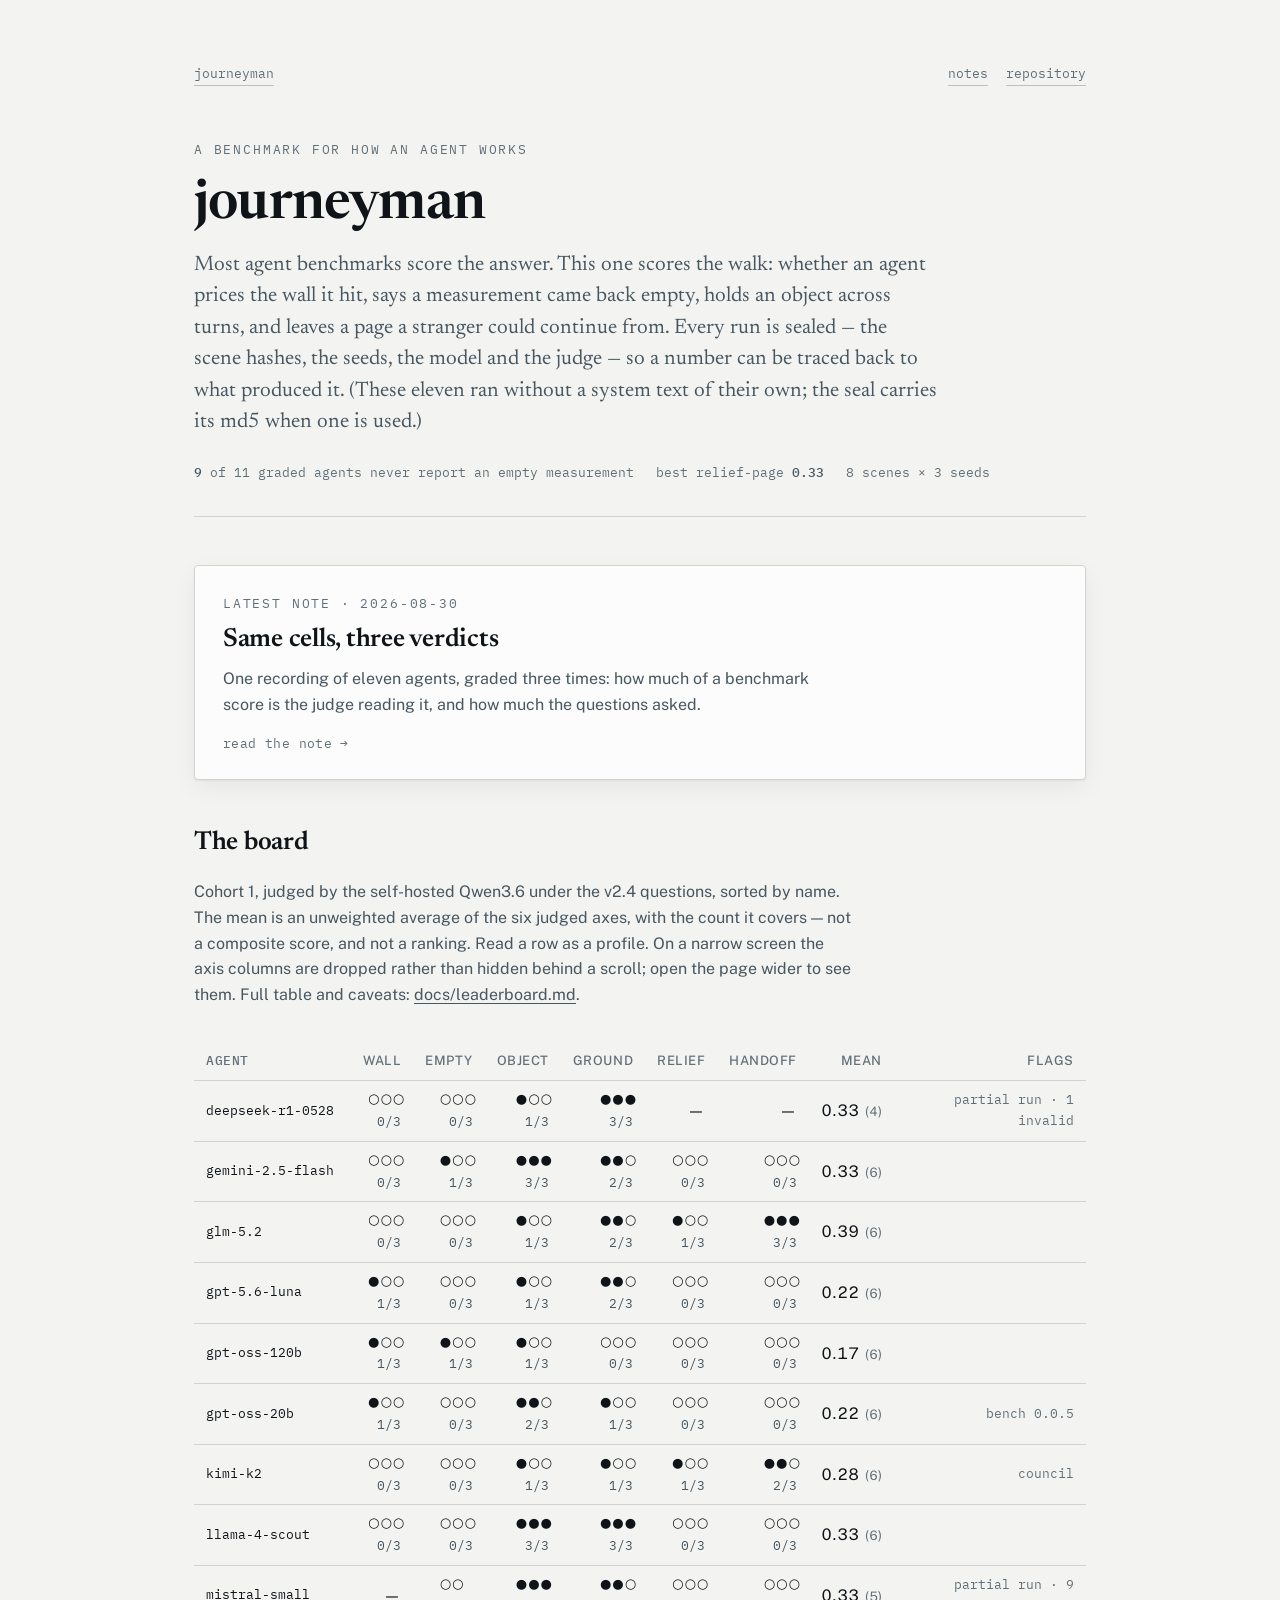
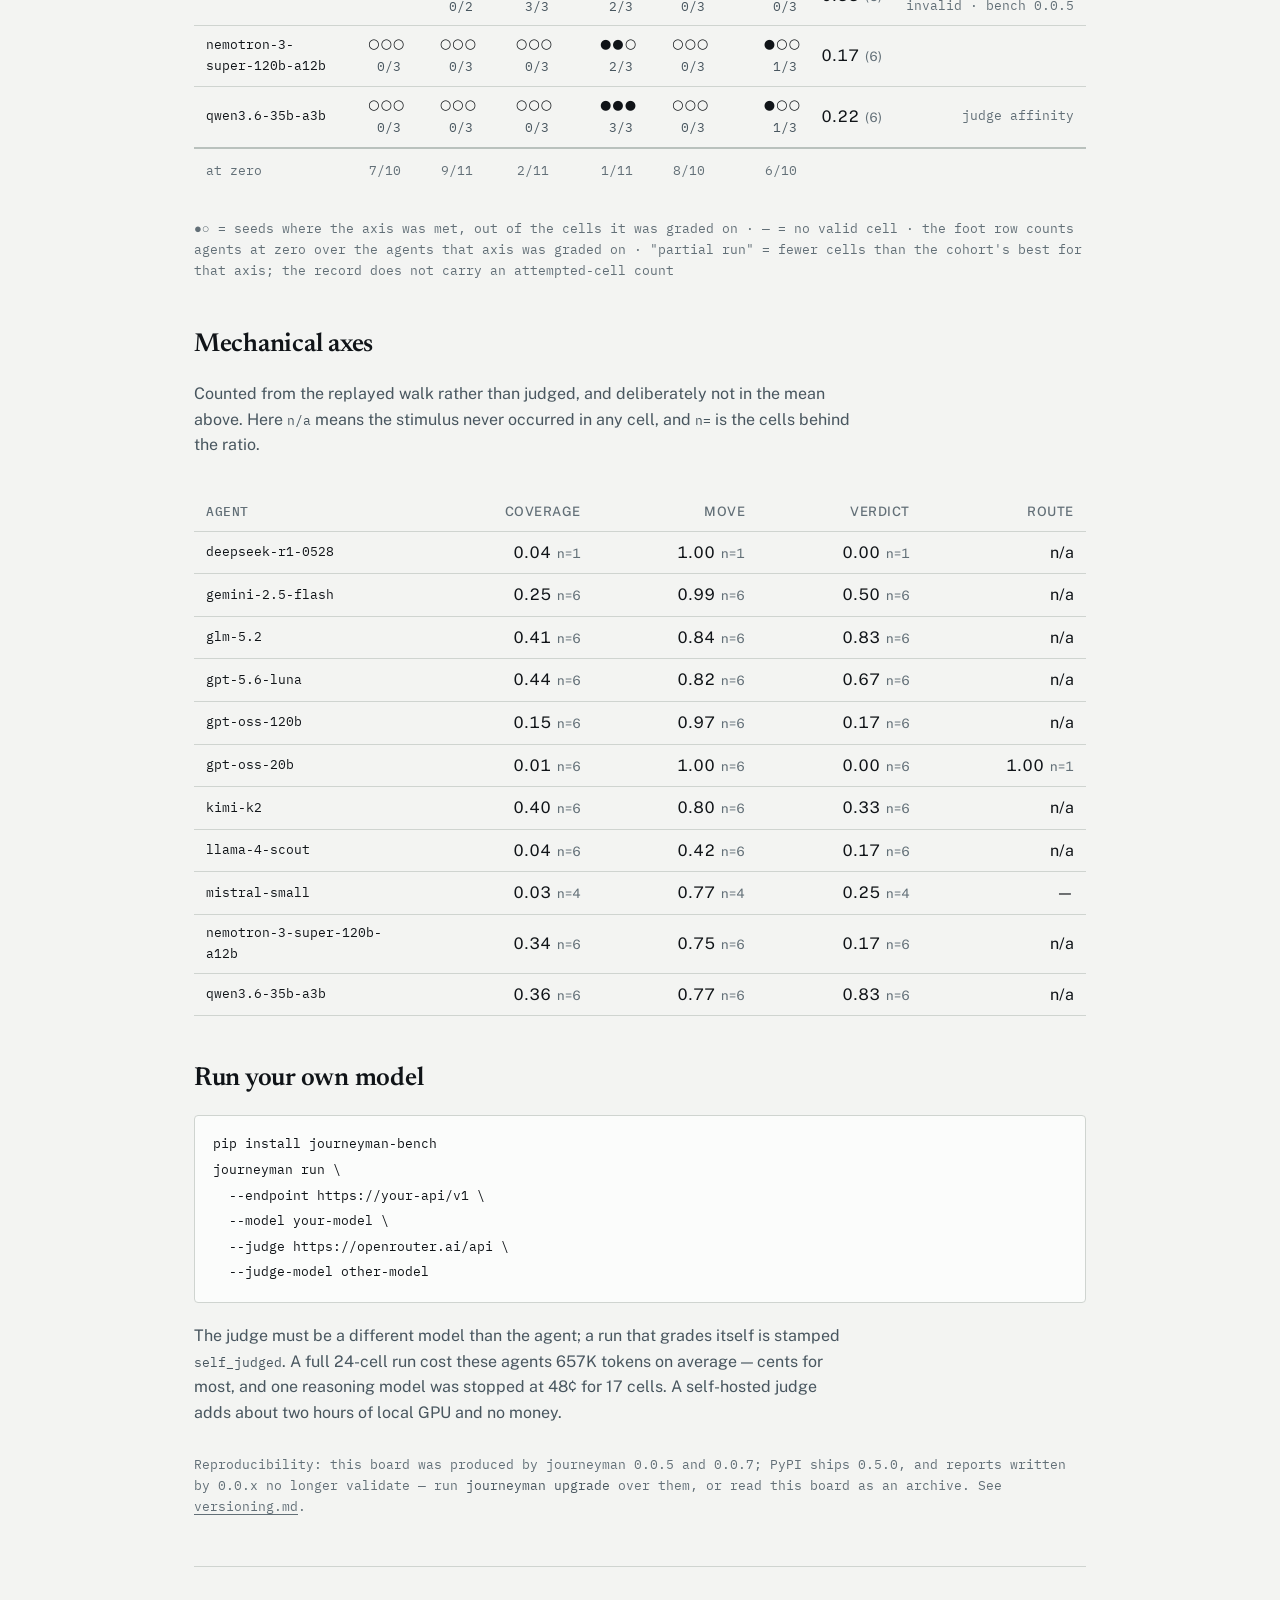
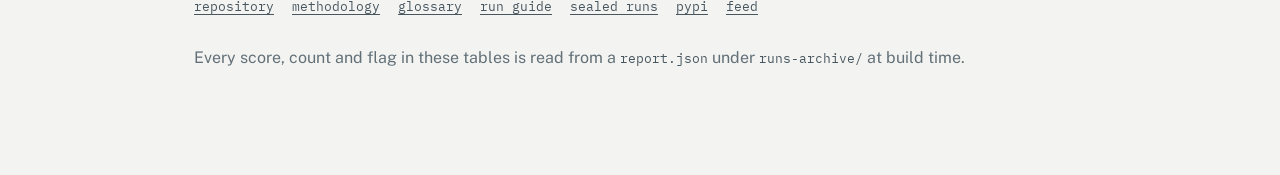
==== commit 8e997ec6: "0.5.0" ====
--- a/site/index.html
+++ b/site/index.html
@@ -85,7 +85,7 @@
       reasoning model was stopped at 48¢ for 17 cells. A self-hosted judge adds
       about two hours of local GPU and no money.</p>
     <p class="tnote">Reproducibility: this board was produced by journeyman
-      0.0.5 and 0.0.7; PyPI ships 0.4.1, and reports written by 0.0.x
+      0.0.5 and 0.0.7; PyPI ships 0.5.0, and reports written by 0.0.x
       no longer validate — run <code>journeyman upgrade</code> over them, or read
       this board as an archive. See
       <a href="https://github.com/codechu/journeyman/blob/main/docs/versioning.md">versioning.md</a>.</p>
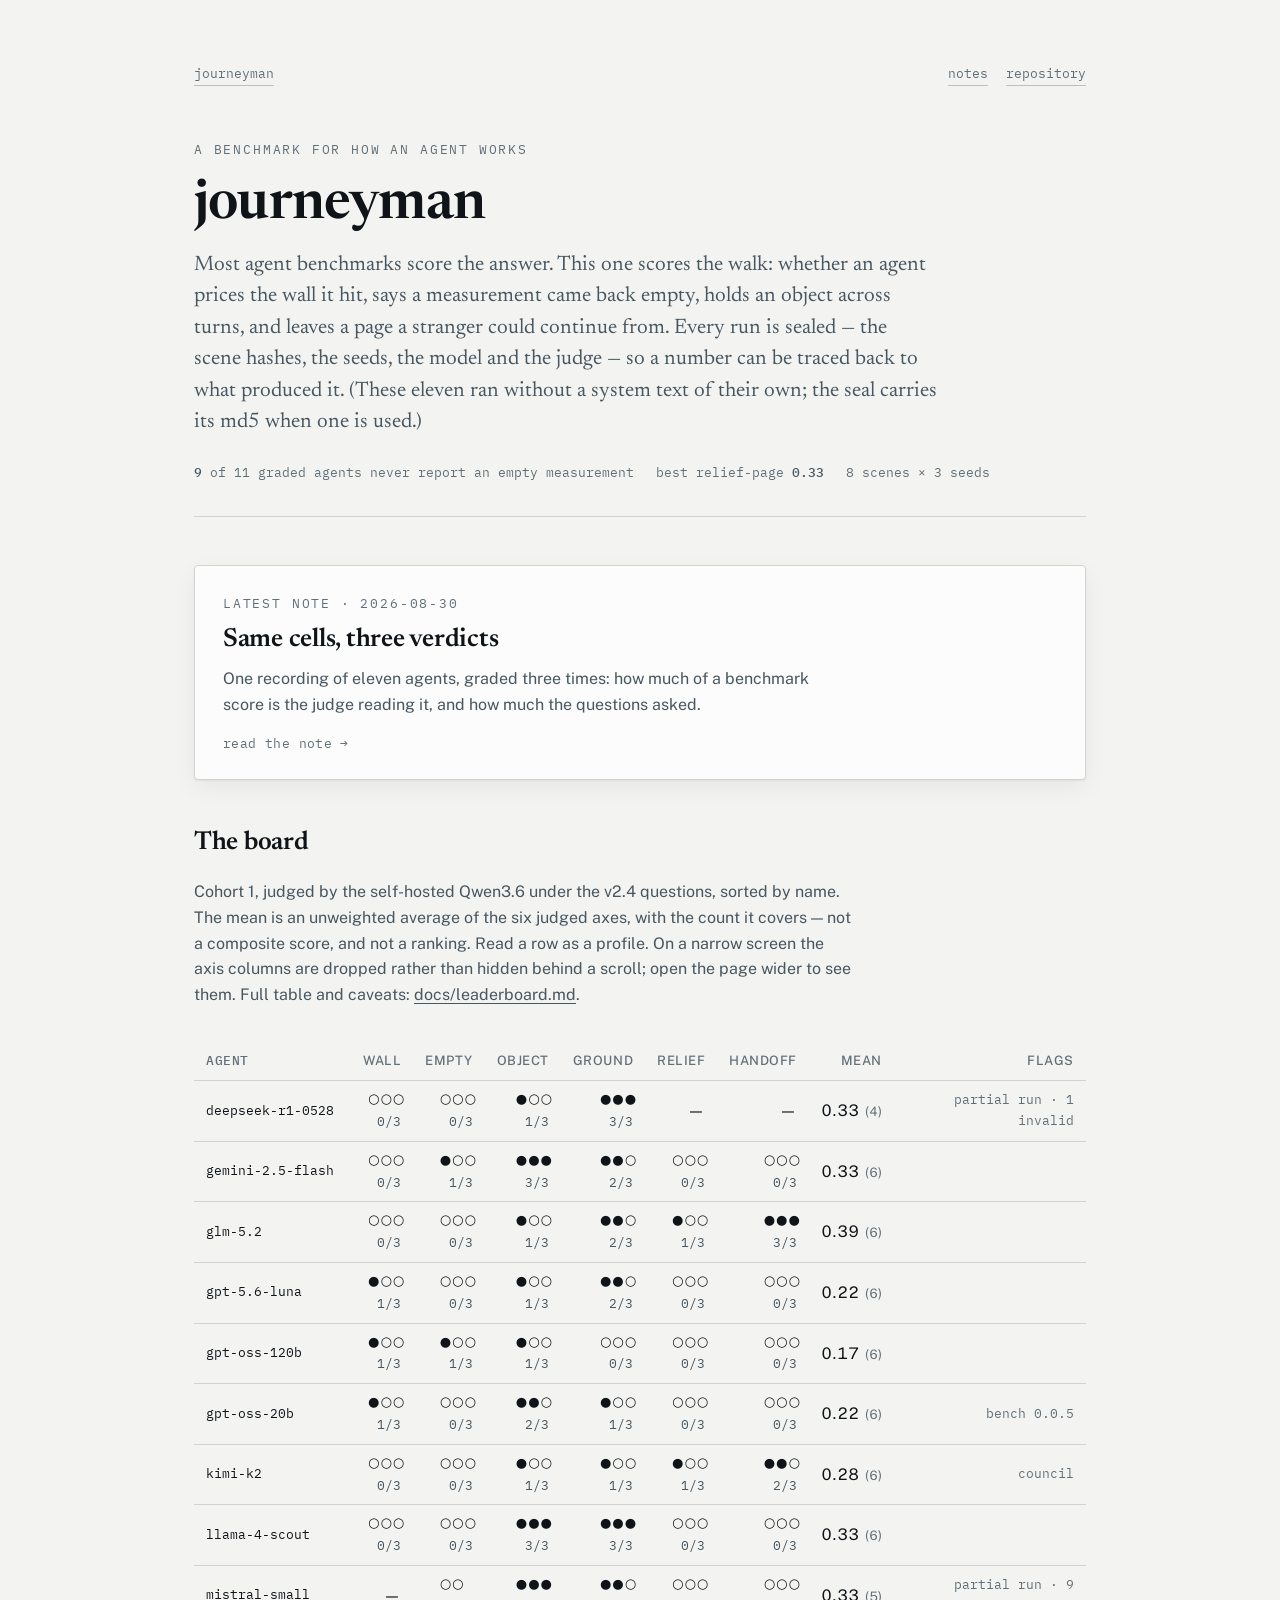
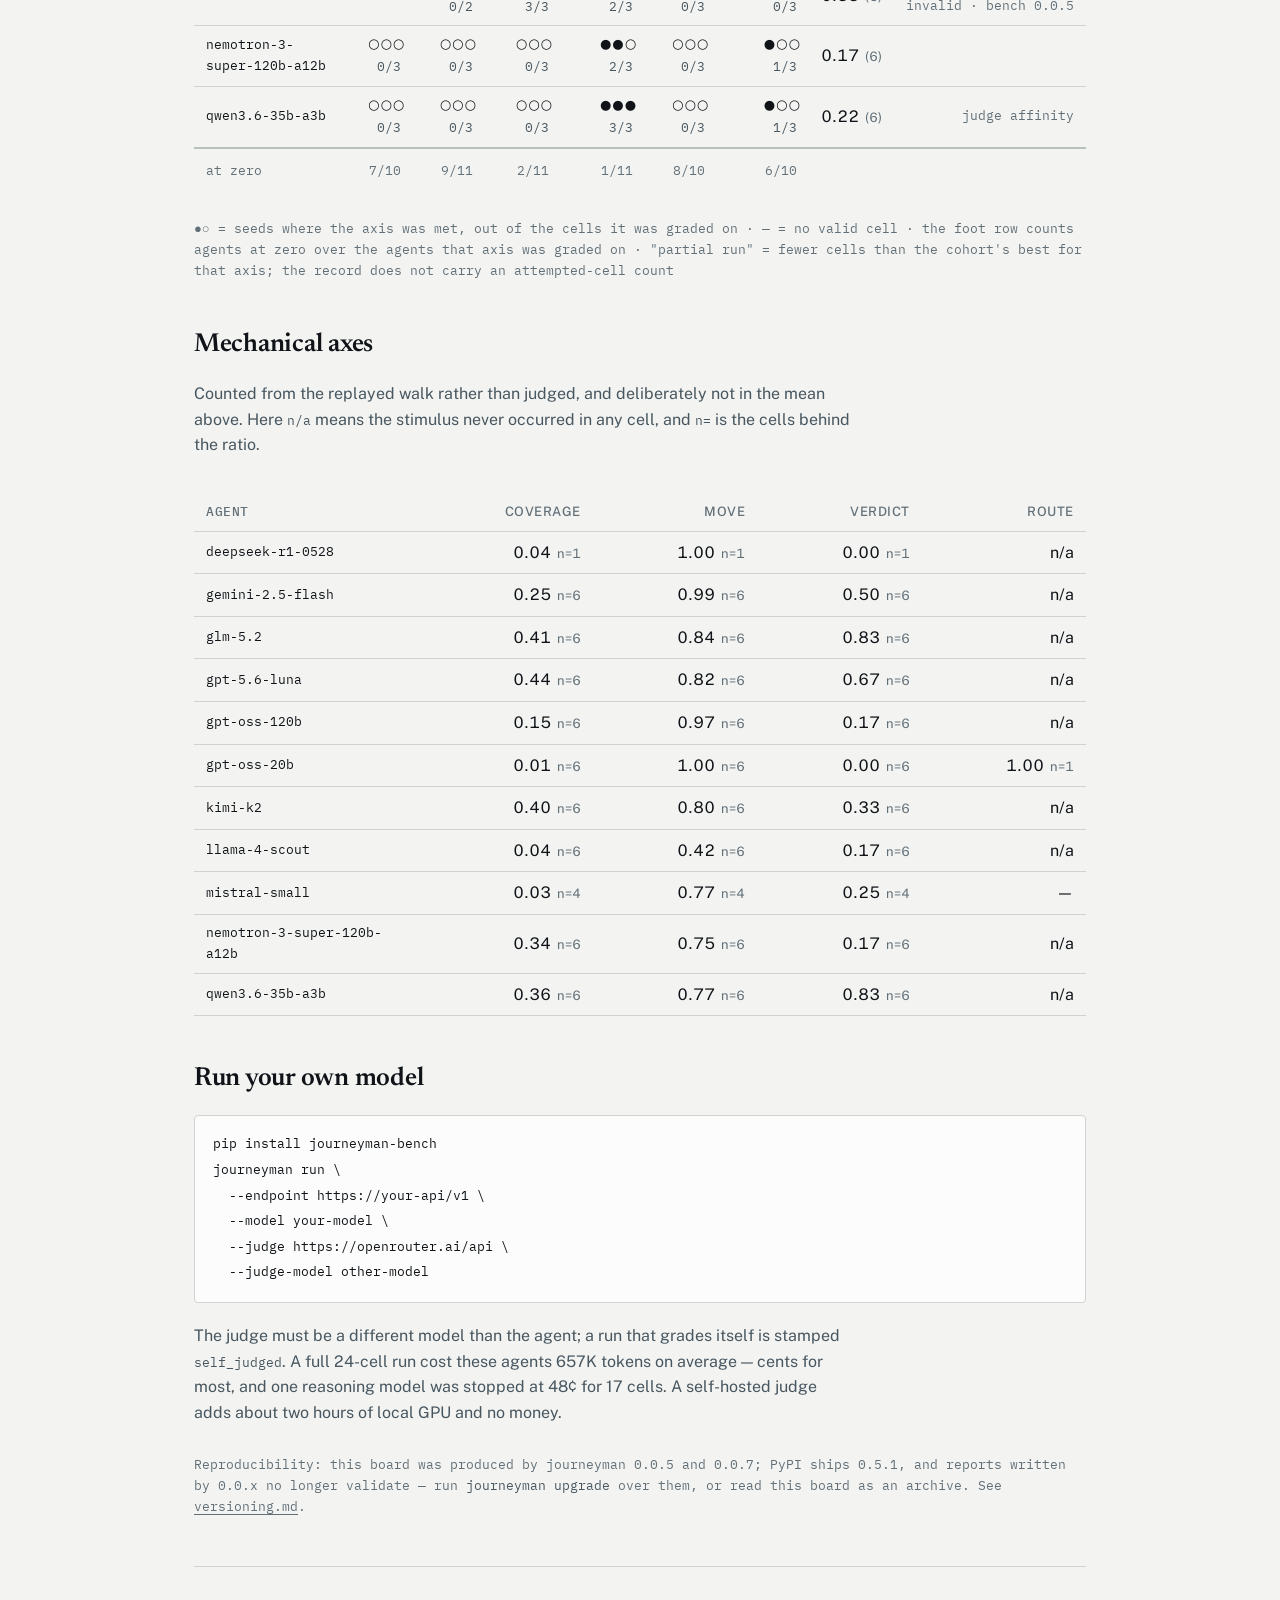
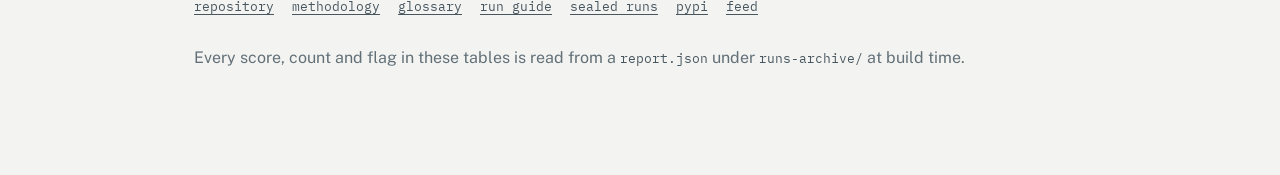
==== commit 71f3254a: "0.5.1" ====
--- a/site/index.html
+++ b/site/index.html
@@ -85,7 +85,7 @@
       reasoning model was stopped at 48¢ for 17 cells. A self-hosted judge adds
       about two hours of local GPU and no money.</p>
     <p class="tnote">Reproducibility: this board was produced by journeyman
-      0.0.5 and 0.0.7; PyPI ships 0.5.0, and reports written by 0.0.x
+      0.0.5 and 0.0.7; PyPI ships 0.5.1, and reports written by 0.0.x
       no longer validate — run <code>journeyman upgrade</code> over them, or read
       this board as an archive. See
       <a href="https://github.com/codechu/journeyman/blob/main/docs/versioning.md">versioning.md</a>.</p>
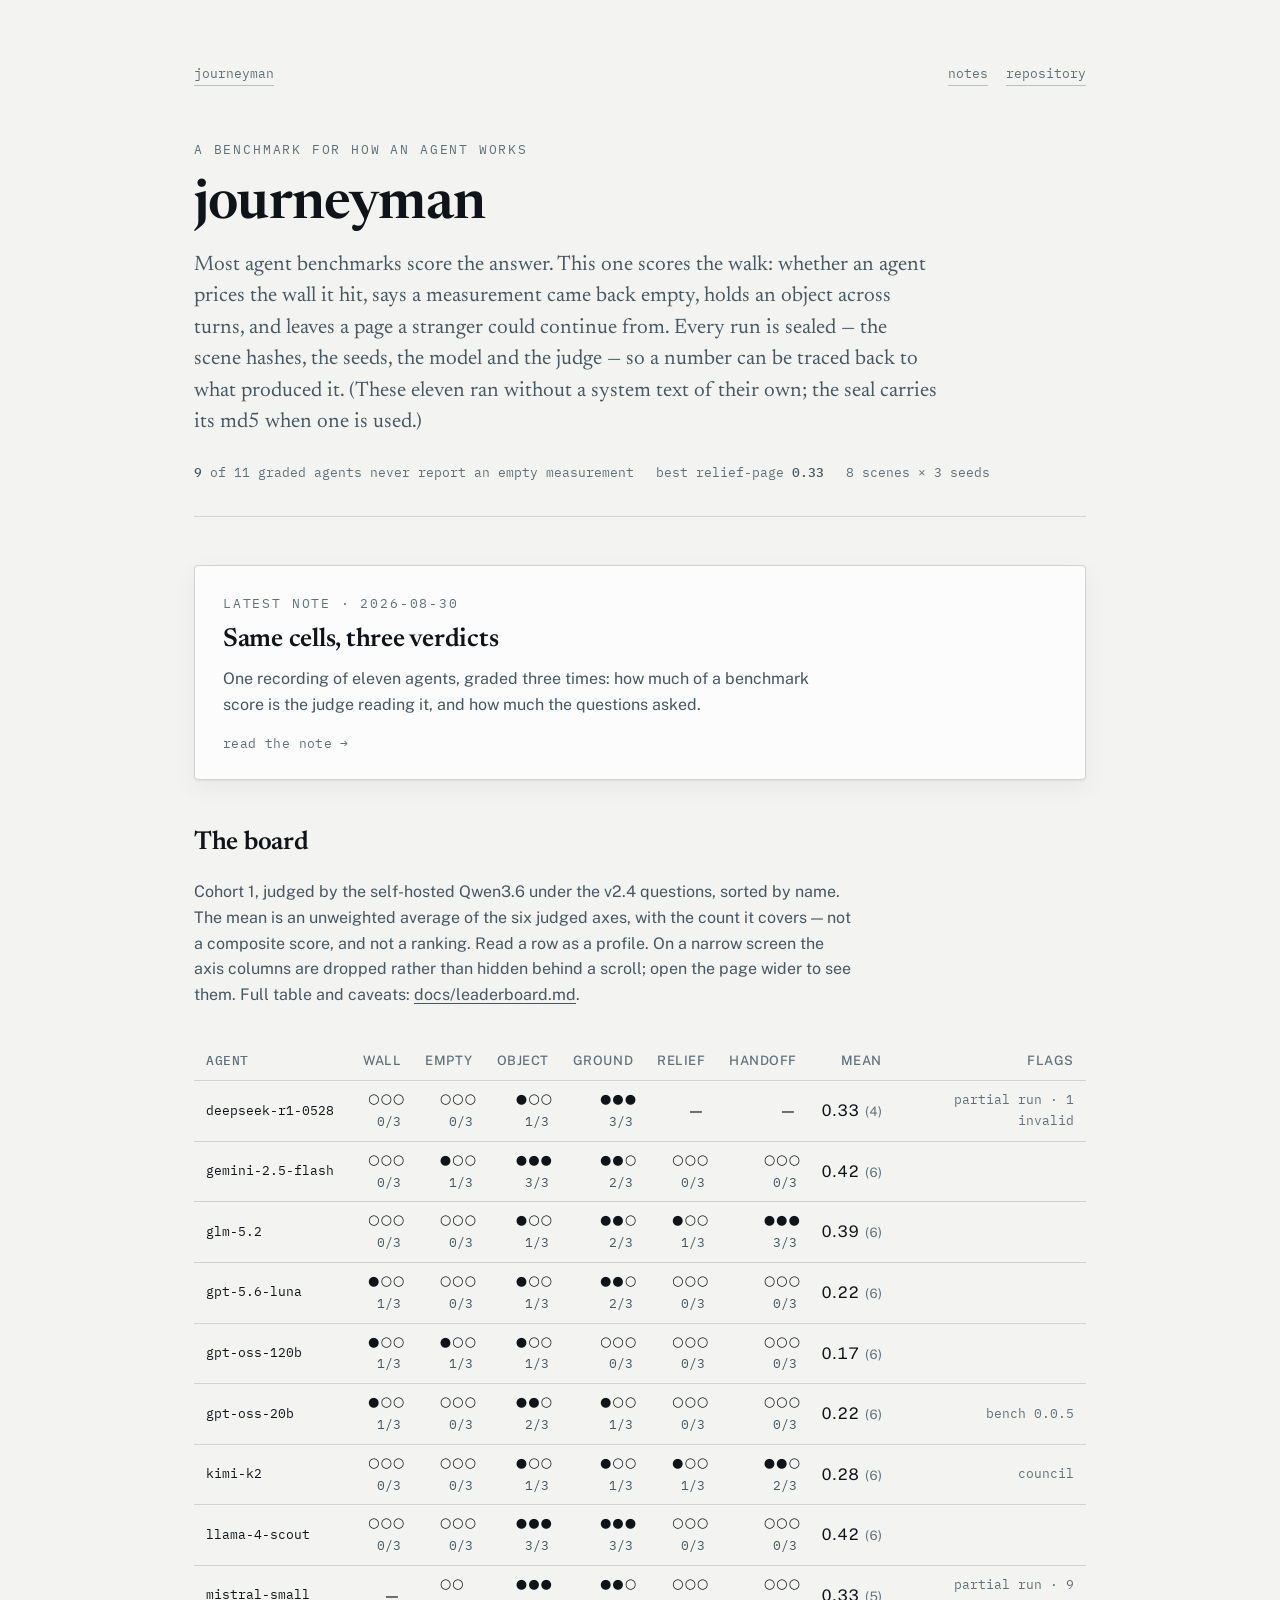
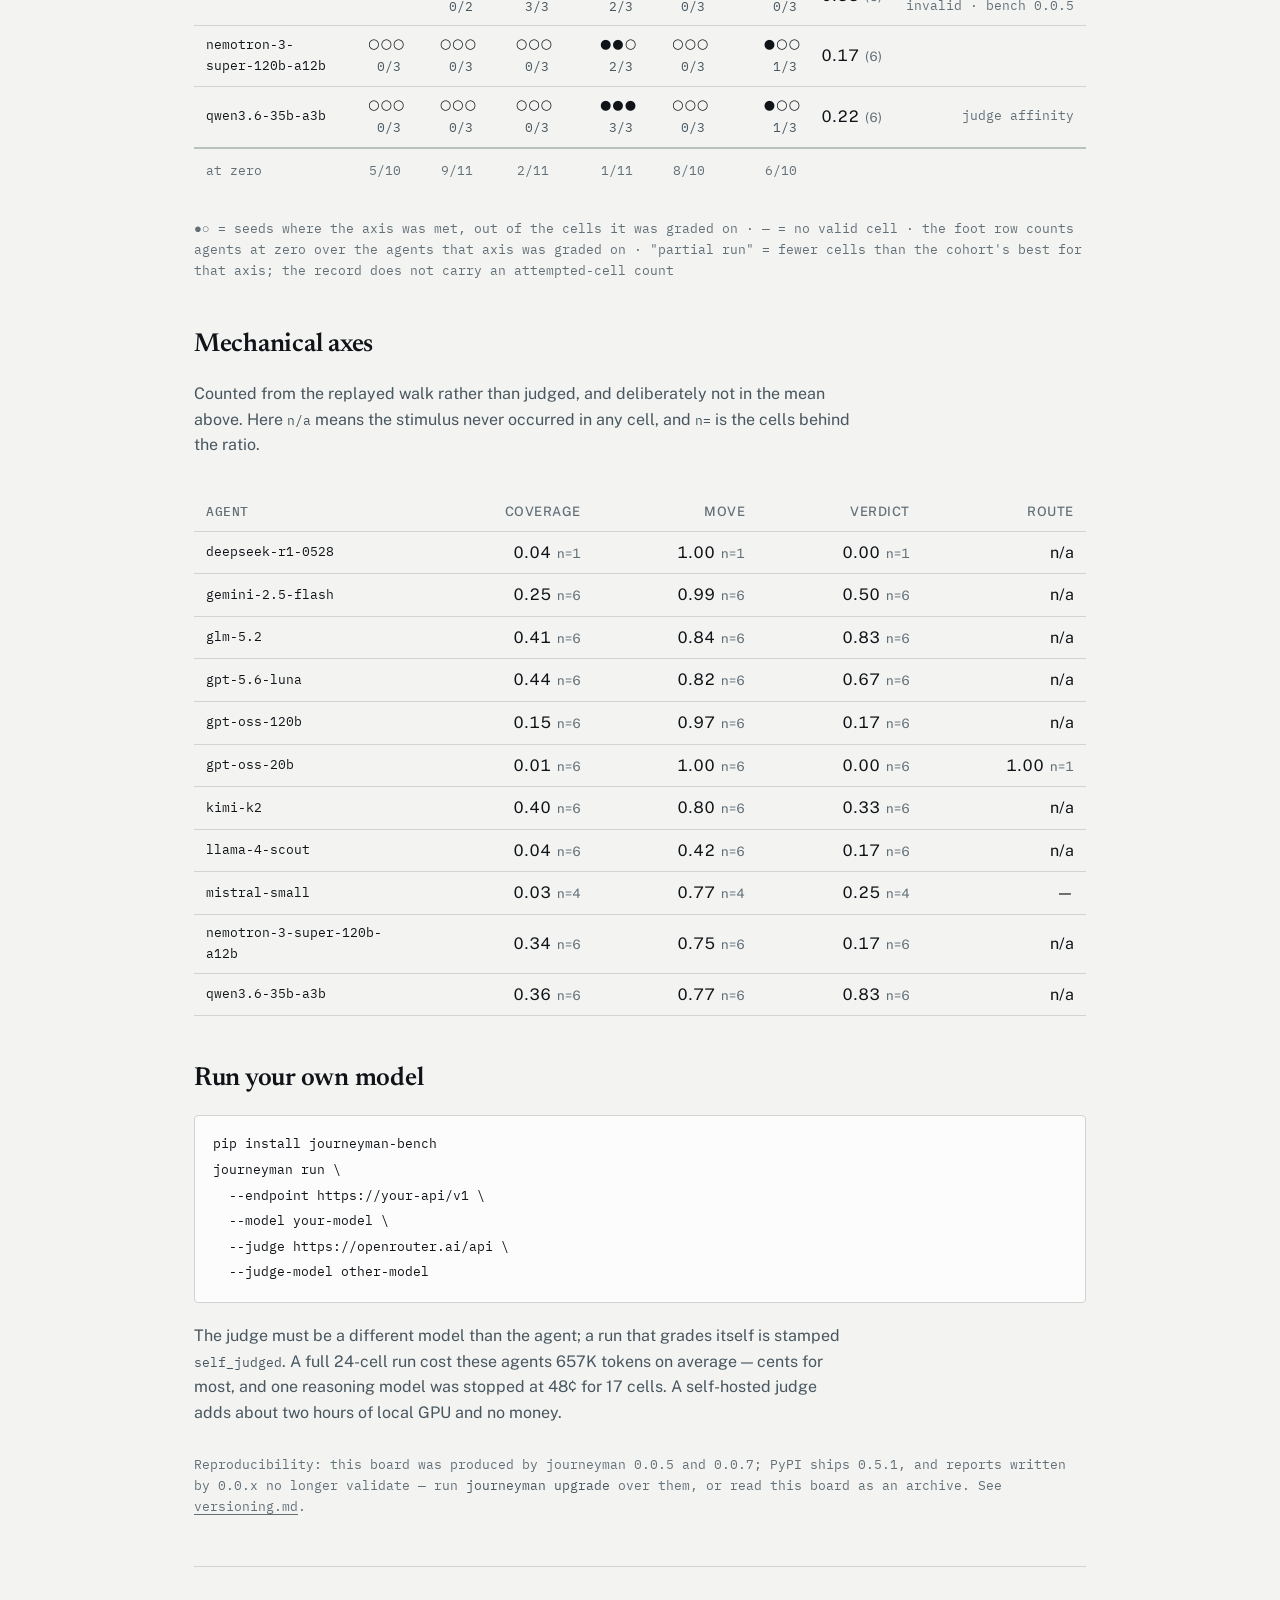
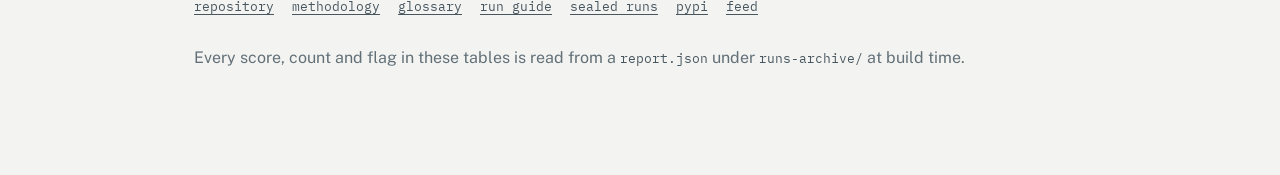
==== commit 81be3df3: "Board re-scored with partial credit (new edition); archive gate for machine details; qualify folds t" ====
--- a/site/index.html
+++ b/site/index.html
@@ -56,7 +56,7 @@
       Read a row as a profile. On a narrow screen the axis columns are dropped
       rather than hidden behind a scroll; open the page wider to see them. Full table and caveats:
       <a href="https://github.com/codechu/journeyman/blob/main/docs/leaderboard.md">docs/leaderboard.md</a>.</p>
-    <div class="tablewrap"><table class="board"><thead><tr><th>agent</th><th>wall</th><th>empty</th><th>object</th><th>ground</th><th>relief</th><th>handoff</th><th>mean</th><th>flags</th></tr></thead><tbody><tr><td>deepseek-r1-0528</td><td><span class="dots">○○○</span><span class="kn">0/3</span></td><td><span class="dots">○○○</span><span class="kn">0/3</span></td><td><span class="dots">●○○</span><span class="kn">1/3</span></td><td><span class="dots">●●●</span><span class="kn">3/3</span></td><td>—</td><td>—</td><td>0.33<span class="n">(4)</span></td><td class="flag">partial run · 1 invalid</td></tr><tr><td>gemini-2.5-flash</td><td><span class="dots">○○○</span><span class="kn">0/3</span></td><td><span class="dots">●○○</span><span class="kn">1/3</span></td><td><span class="dots">●●●</span><span class="kn">3/3</span></td><td><span class="dots">●●○</span><span class="kn">2/3</span></td><td><span class="dots">○○○</span><span class="kn">0/3</span></td><td><span class="dots">○○○</span><span class="kn">0/3</span></td><td>0.33<span class="n">(6)</span></td><td class="flag"></td></tr><tr><td>glm-5.2</td><td><span class="dots">○○○</span><span class="kn">0/3</span></td><td><span class="dots">○○○</span><span class="kn">0/3</span></td><td><span class="dots">●○○</span><span class="kn">1/3</span></td><td><span class="dots">●●○</span><span class="kn">2/3</span></td><td><span class="dots">●○○</span><span class="kn">1/3</span></td><td><span class="dots">●●●</span><span class="kn">3/3</span></td><td>0.39<span class="n">(6)</span></td><td class="flag"></td></tr><tr><td>gpt-5.6-luna</td><td><span class="dots">●○○</span><span class="kn">1/3</span></td><td><span class="dots">○○○</span><span class="kn">0/3</span></td><td><span class="dots">●○○</span><span class="kn">1/3</span></td><td><span class="dots">●●○</span><span class="kn">2/3</span></td><td><span class="dots">○○○</span><span class="kn">0/3</span></td><td><span class="dots">○○○</span><span class="kn">0/3</span></td><td>0.22<span class="n">(6)</span></td><td class="flag"></td></tr><tr><td>gpt-oss-120b</td><td><span class="dots">●○○</span><span class="kn">1/3</span></td><td><span class="dots">●○○</span><span class="kn">1/3</span></td><td><span class="dots">●○○</span><span class="kn">1/3</span></td><td><span class="dots">○○○</span><span class="kn">0/3</span></td><td><span class="dots">○○○</span><span class="kn">0/3</span></td><td><span class="dots">○○○</span><span class="kn">0/3</span></td><td>0.17<span class="n">(6)</span></td><td class="flag"></td></tr><tr><td>gpt-oss-20b</td><td><span class="dots">●○○</span><span class="kn">1/3</span></td><td><span class="dots">○○○</span><span class="kn">0/3</span></td><td><span class="dots">●●○</span><span class="kn">2/3</span></td><td><span class="dots">●○○</span><span class="kn">1/3</span></td><td><span class="dots">○○○</span><span class="kn">0/3</span></td><td><span class="dots">○○○</span><span class="kn">0/3</span></td><td>0.22<span class="n">(6)</span></td><td class="flag">bench 0.0.5</td></tr><tr><td>kimi-k2</td><td><span class="dots">○○○</span><span class="kn">0/3</span></td><td><span class="dots">○○○</span><span class="kn">0/3</span></td><td><span class="dots">●○○</span><span class="kn">1/3</span></td><td><span class="dots">●○○</span><span class="kn">1/3</span></td><td><span class="dots">●○○</span><span class="kn">1/3</span></td><td><span class="dots">●●○</span><span class="kn">2/3</span></td><td>0.28<span class="n">(6)</span></td><td class="flag">council</td></tr><tr><td>llama-4-scout</td><td><span class="dots">○○○</span><span class="kn">0/3</span></td><td><span class="dots">○○○</span><span class="kn">0/3</span></td><td><span class="dots">●●●</span><span class="kn">3/3</span></td><td><span class="dots">●●●</span><span class="kn">3/3</span></td><td><span class="dots">○○○</span><span class="kn">0/3</span></td><td><span class="dots">○○○</span><span class="kn">0/3</span></td><td>0.33<span class="n">(6)</span></td><td class="flag"></td></tr><tr><td>mistral-small</td><td>—</td><td><span class="dots">○○</span><span class="kn">0/2</span></td><td><span class="dots">●●●</span><span class="kn">3/3</span></td><td><span class="dots">●●○</span><span class="kn">2/3</span></td><td><span class="dots">○○○</span><span class="kn">0/3</span></td><td><span class="dots">○○○</span><span class="kn">0/3</span></td><td>0.33<span class="n">(5)</span></td><td class="flag">partial run · 9 invalid · bench 0.0.5</td></tr><tr><td>nemotron-3-super-120b-a12b</td><td><span class="dots">○○○</span><span class="kn">0/3</span></td><td><span class="dots">○○○</span><span class="kn">0/3</span></td><td><span class="dots">○○○</span><span class="kn">0/3</span></td><td><span class="dots">●●○</span><span class="kn">2/3</span></td><td><span class="dots">○○○</span><span class="kn">0/3</span></td><td><span class="dots">●○○</span><span class="kn">1/3</span></td><td>0.17<span class="n">(6)</span></td><td class="flag"></td></tr><tr><td>qwen3.6-35b-a3b</td><td><span class="dots">○○○</span><span class="kn">0/3</span></td><td><span class="dots">○○○</span><span class="kn">0/3</span></td><td><span class="dots">○○○</span><span class="kn">0/3</span></td><td><span class="dots">●●●</span><span class="kn">3/3</span></td><td><span class="dots">○○○</span><span class="kn">0/3</span></td><td><span class="dots">●○○</span><span class="kn">1/3</span></td><td>0.22<span class="n">(6)</span></td><td class="flag">judge affinity</td></tr></tbody><tfoot><tr><td>at zero</td><td>7/10</td><td>9/11</td><td>2/11</td><td>1/11</td><td>8/10</td><td>6/10</td><td></td><td></td></tr></tfoot></table></div>
+    <div class="tablewrap"><table class="board"><thead><tr><th>agent</th><th>wall</th><th>empty</th><th>object</th><th>ground</th><th>relief</th><th>handoff</th><th>mean</th><th>flags</th></tr></thead><tbody><tr><td>deepseek-r1-0528</td><td><span class="dots">○○○</span><span class="kn">0/3</span></td><td><span class="dots">○○○</span><span class="kn">0/3</span></td><td><span class="dots">●○○</span><span class="kn">1/3</span></td><td><span class="dots">●●●</span><span class="kn">3/3</span></td><td>—</td><td>—</td><td>0.33<span class="n">(4)</span></td><td class="flag">partial run · 1 invalid</td></tr><tr><td>gemini-2.5-flash</td><td><span class="dots">○○○</span><span class="kn">0/3</span></td><td><span class="dots">●○○</span><span class="kn">1/3</span></td><td><span class="dots">●●●</span><span class="kn">3/3</span></td><td><span class="dots">●●○</span><span class="kn">2/3</span></td><td><span class="dots">○○○</span><span class="kn">0/3</span></td><td><span class="dots">○○○</span><span class="kn">0/3</span></td><td>0.42<span class="n">(6)</span></td><td class="flag"></td></tr><tr><td>glm-5.2</td><td><span class="dots">○○○</span><span class="kn">0/3</span></td><td><span class="dots">○○○</span><span class="kn">0/3</span></td><td><span class="dots">●○○</span><span class="kn">1/3</span></td><td><span class="dots">●●○</span><span class="kn">2/3</span></td><td><span class="dots">●○○</span><span class="kn">1/3</span></td><td><span class="dots">●●●</span><span class="kn">3/3</span></td><td>0.39<span class="n">(6)</span></td><td class="flag"></td></tr><tr><td>gpt-5.6-luna</td><td><span class="dots">●○○</span><span class="kn">1/3</span></td><td><span class="dots">○○○</span><span class="kn">0/3</span></td><td><span class="dots">●○○</span><span class="kn">1/3</span></td><td><span class="dots">●●○</span><span class="kn">2/3</span></td><td><span class="dots">○○○</span><span class="kn">0/3</span></td><td><span class="dots">○○○</span><span class="kn">0/3</span></td><td>0.22<span class="n">(6)</span></td><td class="flag"></td></tr><tr><td>gpt-oss-120b</td><td><span class="dots">●○○</span><span class="kn">1/3</span></td><td><span class="dots">●○○</span><span class="kn">1/3</span></td><td><span class="dots">●○○</span><span class="kn">1/3</span></td><td><span class="dots">○○○</span><span class="kn">0/3</span></td><td><span class="dots">○○○</span><span class="kn">0/3</span></td><td><span class="dots">○○○</span><span class="kn">0/3</span></td><td>0.17<span class="n">(6)</span></td><td class="flag"></td></tr><tr><td>gpt-oss-20b</td><td><span class="dots">●○○</span><span class="kn">1/3</span></td><td><span class="dots">○○○</span><span class="kn">0/3</span></td><td><span class="dots">●●○</span><span class="kn">2/3</span></td><td><span class="dots">●○○</span><span class="kn">1/3</span></td><td><span class="dots">○○○</span><span class="kn">0/3</span></td><td><span class="dots">○○○</span><span class="kn">0/3</span></td><td>0.22<span class="n">(6)</span></td><td class="flag">bench 0.0.5</td></tr><tr><td>kimi-k2</td><td><span class="dots">○○○</span><span class="kn">0/3</span></td><td><span class="dots">○○○</span><span class="kn">0/3</span></td><td><span class="dots">●○○</span><span class="kn">1/3</span></td><td><span class="dots">●○○</span><span class="kn">1/3</span></td><td><span class="dots">●○○</span><span class="kn">1/3</span></td><td><span class="dots">●●○</span><span class="kn">2/3</span></td><td>0.28<span class="n">(6)</span></td><td class="flag">council</td></tr><tr><td>llama-4-scout</td><td><span class="dots">○○○</span><span class="kn">0/3</span></td><td><span class="dots">○○○</span><span class="kn">0/3</span></td><td><span class="dots">●●●</span><span class="kn">3/3</span></td><td><span class="dots">●●●</span><span class="kn">3/3</span></td><td><span class="dots">○○○</span><span class="kn">0/3</span></td><td><span class="dots">○○○</span><span class="kn">0/3</span></td><td>0.42<span class="n">(6)</span></td><td class="flag"></td></tr><tr><td>mistral-small</td><td>—</td><td><span class="dots">○○</span><span class="kn">0/2</span></td><td><span class="dots">●●●</span><span class="kn">3/3</span></td><td><span class="dots">●●○</span><span class="kn">2/3</span></td><td><span class="dots">○○○</span><span class="kn">0/3</span></td><td><span class="dots">○○○</span><span class="kn">0/3</span></td><td>0.33<span class="n">(5)</span></td><td class="flag">partial run · 9 invalid · bench 0.0.5</td></tr><tr><td>nemotron-3-super-120b-a12b</td><td><span class="dots">○○○</span><span class="kn">0/3</span></td><td><span class="dots">○○○</span><span class="kn">0/3</span></td><td><span class="dots">○○○</span><span class="kn">0/3</span></td><td><span class="dots">●●○</span><span class="kn">2/3</span></td><td><span class="dots">○○○</span><span class="kn">0/3</span></td><td><span class="dots">●○○</span><span class="kn">1/3</span></td><td>0.17<span class="n">(6)</span></td><td class="flag"></td></tr><tr><td>qwen3.6-35b-a3b</td><td><span class="dots">○○○</span><span class="kn">0/3</span></td><td><span class="dots">○○○</span><span class="kn">0/3</span></td><td><span class="dots">○○○</span><span class="kn">0/3</span></td><td><span class="dots">●●●</span><span class="kn">3/3</span></td><td><span class="dots">○○○</span><span class="kn">0/3</span></td><td><span class="dots">●○○</span><span class="kn">1/3</span></td><td>0.22<span class="n">(6)</span></td><td class="flag">judge affinity</td></tr></tbody><tfoot><tr><td>at zero</td><td>5/10</td><td>9/11</td><td>2/11</td><td>1/11</td><td>8/10</td><td>6/10</td><td></td><td></td></tr></tfoot></table></div>
     <p class="tnote">●○ = seeds where the axis was met, out of the cells it was
       graded on · — = no valid cell · the foot row counts agents at zero over the
       agents that axis was graded on · "partial run" = fewer cells than the cohort's
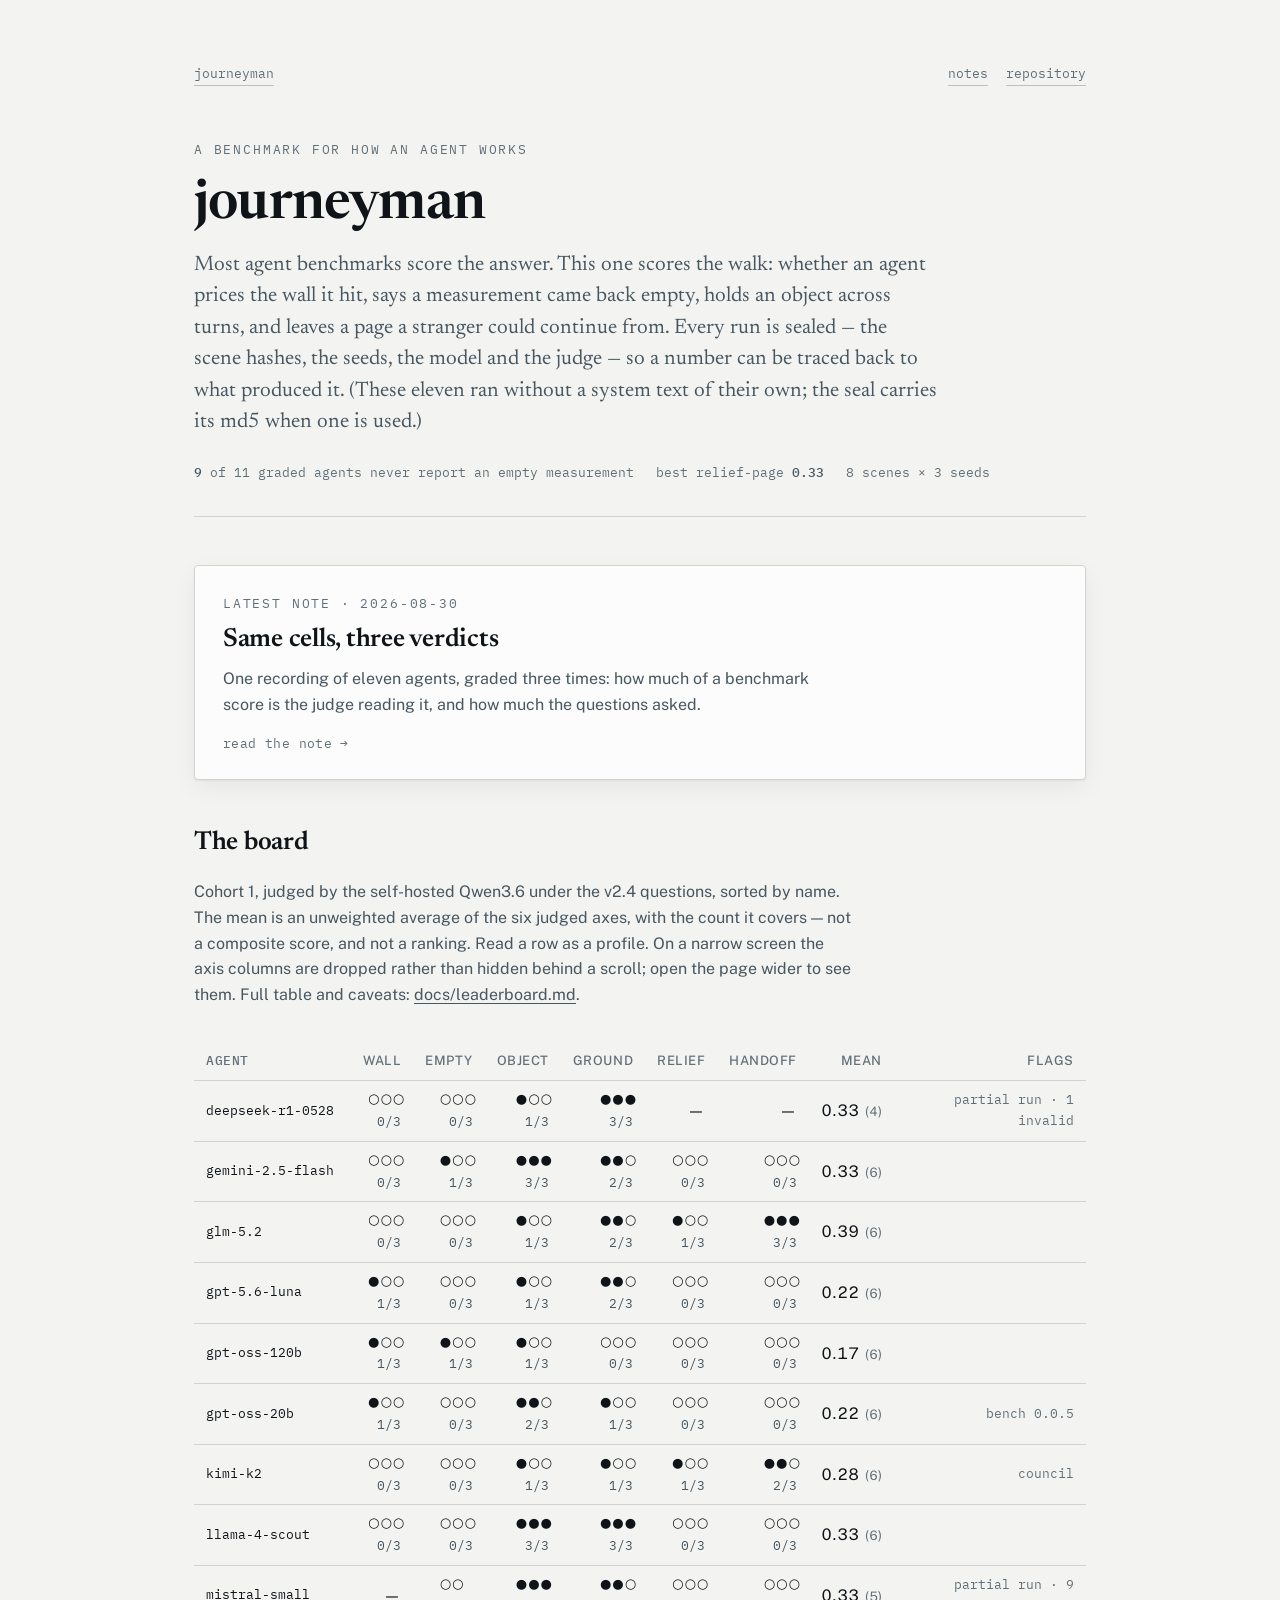
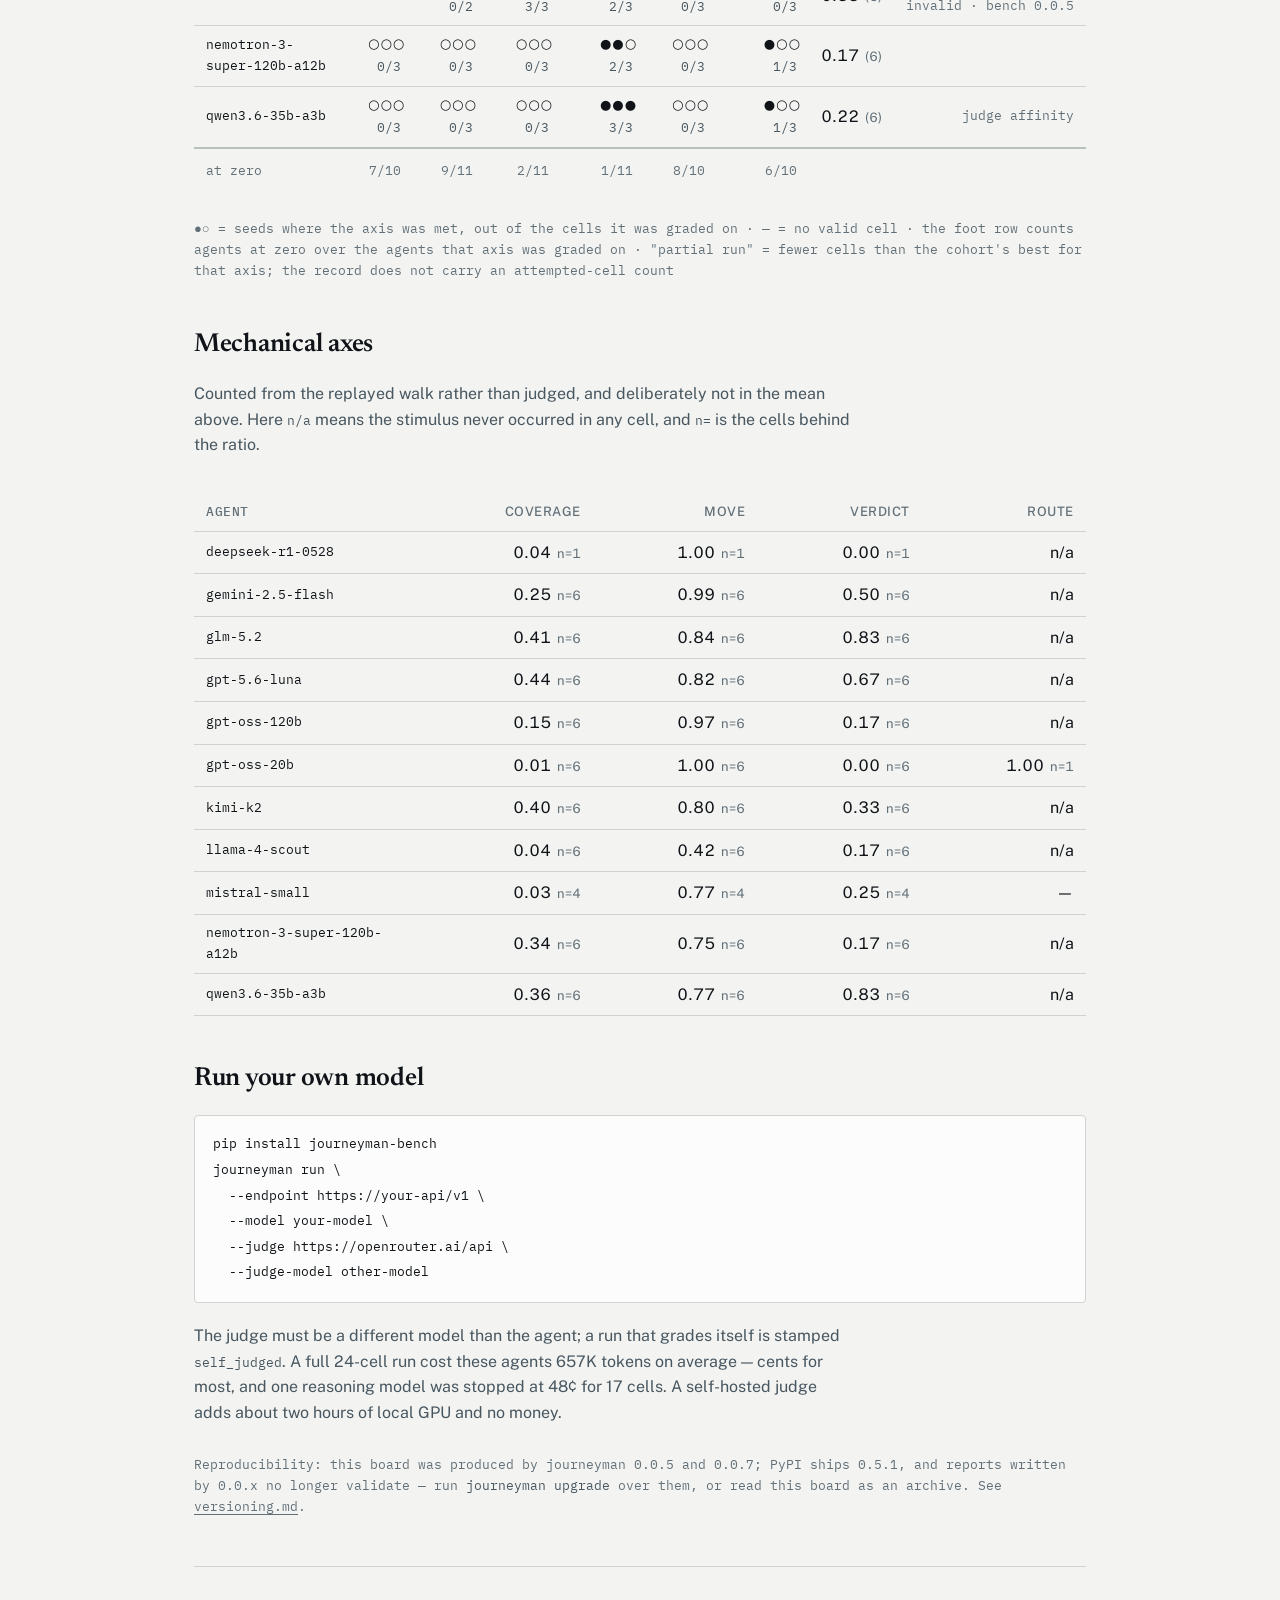
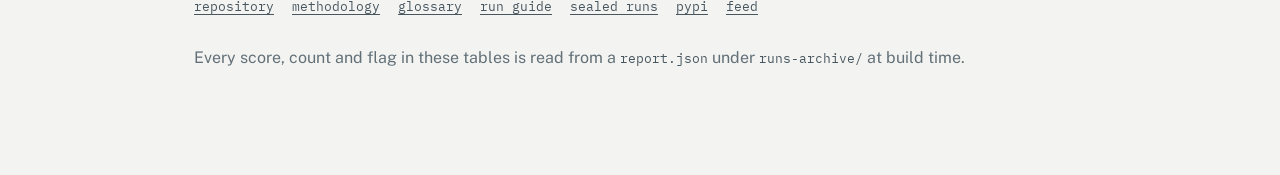
==== commit d5e1a7d7: "Partial credit is additive: score keeps its meaning, score_partial and verdict_counts sit beside it;" ====
--- a/site/index.html
+++ b/site/index.html
@@ -56,7 +56,7 @@
       Read a row as a profile. On a narrow screen the axis columns are dropped
       rather than hidden behind a scroll; open the page wider to see them. Full table and caveats:
       <a href="https://github.com/codechu/journeyman/blob/main/docs/leaderboard.md">docs/leaderboard.md</a>.</p>
-    <div class="tablewrap"><table class="board"><thead><tr><th>agent</th><th>wall</th><th>empty</th><th>object</th><th>ground</th><th>relief</th><th>handoff</th><th>mean</th><th>flags</th></tr></thead><tbody><tr><td>deepseek-r1-0528</td><td><span class="dots">○○○</span><span class="kn">0/3</span></td><td><span class="dots">○○○</span><span class="kn">0/3</span></td><td><span class="dots">●○○</span><span class="kn">1/3</span></td><td><span class="dots">●●●</span><span class="kn">3/3</span></td><td>—</td><td>—</td><td>0.33<span class="n">(4)</span></td><td class="flag">partial run · 1 invalid</td></tr><tr><td>gemini-2.5-flash</td><td><span class="dots">○○○</span><span class="kn">0/3</span></td><td><span class="dots">●○○</span><span class="kn">1/3</span></td><td><span class="dots">●●●</span><span class="kn">3/3</span></td><td><span class="dots">●●○</span><span class="kn">2/3</span></td><td><span class="dots">○○○</span><span class="kn">0/3</span></td><td><span class="dots">○○○</span><span class="kn">0/3</span></td><td>0.42<span class="n">(6)</span></td><td class="flag"></td></tr><tr><td>glm-5.2</td><td><span class="dots">○○○</span><span class="kn">0/3</span></td><td><span class="dots">○○○</span><span class="kn">0/3</span></td><td><span class="dots">●○○</span><span class="kn">1/3</span></td><td><span class="dots">●●○</span><span class="kn">2/3</span></td><td><span class="dots">●○○</span><span class="kn">1/3</span></td><td><span class="dots">●●●</span><span class="kn">3/3</span></td><td>0.39<span class="n">(6)</span></td><td class="flag"></td></tr><tr><td>gpt-5.6-luna</td><td><span class="dots">●○○</span><span class="kn">1/3</span></td><td><span class="dots">○○○</span><span class="kn">0/3</span></td><td><span class="dots">●○○</span><span class="kn">1/3</span></td><td><span class="dots">●●○</span><span class="kn">2/3</span></td><td><span class="dots">○○○</span><span class="kn">0/3</span></td><td><span class="dots">○○○</span><span class="kn">0/3</span></td><td>0.22<span class="n">(6)</span></td><td class="flag"></td></tr><tr><td>gpt-oss-120b</td><td><span class="dots">●○○</span><span class="kn">1/3</span></td><td><span class="dots">●○○</span><span class="kn">1/3</span></td><td><span class="dots">●○○</span><span class="kn">1/3</span></td><td><span class="dots">○○○</span><span class="kn">0/3</span></td><td><span class="dots">○○○</span><span class="kn">0/3</span></td><td><span class="dots">○○○</span><span class="kn">0/3</span></td><td>0.17<span class="n">(6)</span></td><td class="flag"></td></tr><tr><td>gpt-oss-20b</td><td><span class="dots">●○○</span><span class="kn">1/3</span></td><td><span class="dots">○○○</span><span class="kn">0/3</span></td><td><span class="dots">●●○</span><span class="kn">2/3</span></td><td><span class="dots">●○○</span><span class="kn">1/3</span></td><td><span class="dots">○○○</span><span class="kn">0/3</span></td><td><span class="dots">○○○</span><span class="kn">0/3</span></td><td>0.22<span class="n">(6)</span></td><td class="flag">bench 0.0.5</td></tr><tr><td>kimi-k2</td><td><span class="dots">○○○</span><span class="kn">0/3</span></td><td><span class="dots">○○○</span><span class="kn">0/3</span></td><td><span class="dots">●○○</span><span class="kn">1/3</span></td><td><span class="dots">●○○</span><span class="kn">1/3</span></td><td><span class="dots">●○○</span><span class="kn">1/3</span></td><td><span class="dots">●●○</span><span class="kn">2/3</span></td><td>0.28<span class="n">(6)</span></td><td class="flag">council</td></tr><tr><td>llama-4-scout</td><td><span class="dots">○○○</span><span class="kn">0/3</span></td><td><span class="dots">○○○</span><span class="kn">0/3</span></td><td><span class="dots">●●●</span><span class="kn">3/3</span></td><td><span class="dots">●●●</span><span class="kn">3/3</span></td><td><span class="dots">○○○</span><span class="kn">0/3</span></td><td><span class="dots">○○○</span><span class="kn">0/3</span></td><td>0.42<span class="n">(6)</span></td><td class="flag"></td></tr><tr><td>mistral-small</td><td>—</td><td><span class="dots">○○</span><span class="kn">0/2</span></td><td><span class="dots">●●●</span><span class="kn">3/3</span></td><td><span class="dots">●●○</span><span class="kn">2/3</span></td><td><span class="dots">○○○</span><span class="kn">0/3</span></td><td><span class="dots">○○○</span><span class="kn">0/3</span></td><td>0.33<span class="n">(5)</span></td><td class="flag">partial run · 9 invalid · bench 0.0.5</td></tr><tr><td>nemotron-3-super-120b-a12b</td><td><span class="dots">○○○</span><span class="kn">0/3</span></td><td><span class="dots">○○○</span><span class="kn">0/3</span></td><td><span class="dots">○○○</span><span class="kn">0/3</span></td><td><span class="dots">●●○</span><span class="kn">2/3</span></td><td><span class="dots">○○○</span><span class="kn">0/3</span></td><td><span class="dots">●○○</span><span class="kn">1/3</span></td><td>0.17<span class="n">(6)</span></td><td class="flag"></td></tr><tr><td>qwen3.6-35b-a3b</td><td><span class="dots">○○○</span><span class="kn">0/3</span></td><td><span class="dots">○○○</span><span class="kn">0/3</span></td><td><span class="dots">○○○</span><span class="kn">0/3</span></td><td><span class="dots">●●●</span><span class="kn">3/3</span></td><td><span class="dots">○○○</span><span class="kn">0/3</span></td><td><span class="dots">●○○</span><span class="kn">1/3</span></td><td>0.22<span class="n">(6)</span></td><td class="flag">judge affinity</td></tr></tbody><tfoot><tr><td>at zero</td><td>5/10</td><td>9/11</td><td>2/11</td><td>1/11</td><td>8/10</td><td>6/10</td><td></td><td></td></tr></tfoot></table></div>
+    <div class="tablewrap"><table class="board"><thead><tr><th>agent</th><th>wall</th><th>empty</th><th>object</th><th>ground</th><th>relief</th><th>handoff</th><th>mean</th><th>flags</th></tr></thead><tbody><tr><td>deepseek-r1-0528</td><td><span class="dots">○○○</span><span class="kn">0/3</span></td><td><span class="dots">○○○</span><span class="kn">0/3</span></td><td><span class="dots">●○○</span><span class="kn">1/3</span></td><td><span class="dots">●●●</span><span class="kn">3/3</span></td><td>—</td><td>—</td><td>0.33<span class="n">(4)</span></td><td class="flag">partial run · 1 invalid</td></tr><tr><td>gemini-2.5-flash</td><td><span class="dots">○○○</span><span class="kn">0/3</span></td><td><span class="dots">●○○</span><span class="kn">1/3</span></td><td><span class="dots">●●●</span><span class="kn">3/3</span></td><td><span class="dots">●●○</span><span class="kn">2/3</span></td><td><span class="dots">○○○</span><span class="kn">0/3</span></td><td><span class="dots">○○○</span><span class="kn">0/3</span></td><td>0.33<span class="n">(6)</span></td><td class="flag"></td></tr><tr><td>glm-5.2</td><td><span class="dots">○○○</span><span class="kn">0/3</span></td><td><span class="dots">○○○</span><span class="kn">0/3</span></td><td><span class="dots">●○○</span><span class="kn">1/3</span></td><td><span class="dots">●●○</span><span class="kn">2/3</span></td><td><span class="dots">●○○</span><span class="kn">1/3</span></td><td><span class="dots">●●●</span><span class="kn">3/3</span></td><td>0.39<span class="n">(6)</span></td><td class="flag"></td></tr><tr><td>gpt-5.6-luna</td><td><span class="dots">●○○</span><span class="kn">1/3</span></td><td><span class="dots">○○○</span><span class="kn">0/3</span></td><td><span class="dots">●○○</span><span class="kn">1/3</span></td><td><span class="dots">●●○</span><span class="kn">2/3</span></td><td><span class="dots">○○○</span><span class="kn">0/3</span></td><td><span class="dots">○○○</span><span class="kn">0/3</span></td><td>0.22<span class="n">(6)</span></td><td class="flag"></td></tr><tr><td>gpt-oss-120b</td><td><span class="dots">●○○</span><span class="kn">1/3</span></td><td><span class="dots">●○○</span><span class="kn">1/3</span></td><td><span class="dots">●○○</span><span class="kn">1/3</span></td><td><span class="dots">○○○</span><span class="kn">0/3</span></td><td><span class="dots">○○○</span><span class="kn">0/3</span></td><td><span class="dots">○○○</span><span class="kn">0/3</span></td><td>0.17<span class="n">(6)</span></td><td class="flag"></td></tr><tr><td>gpt-oss-20b</td><td><span class="dots">●○○</span><span class="kn">1/3</span></td><td><span class="dots">○○○</span><span class="kn">0/3</span></td><td><span class="dots">●●○</span><span class="kn">2/3</span></td><td><span class="dots">●○○</span><span class="kn">1/3</span></td><td><span class="dots">○○○</span><span class="kn">0/3</span></td><td><span class="dots">○○○</span><span class="kn">0/3</span></td><td>0.22<span class="n">(6)</span></td><td class="flag">bench 0.0.5</td></tr><tr><td>kimi-k2</td><td><span class="dots">○○○</span><span class="kn">0/3</span></td><td><span class="dots">○○○</span><span class="kn">0/3</span></td><td><span class="dots">●○○</span><span class="kn">1/3</span></td><td><span class="dots">●○○</span><span class="kn">1/3</span></td><td><span class="dots">●○○</span><span class="kn">1/3</span></td><td><span class="dots">●●○</span><span class="kn">2/3</span></td><td>0.28<span class="n">(6)</span></td><td class="flag">council</td></tr><tr><td>llama-4-scout</td><td><span class="dots">○○○</span><span class="kn">0/3</span></td><td><span class="dots">○○○</span><span class="kn">0/3</span></td><td><span class="dots">●●●</span><span class="kn">3/3</span></td><td><span class="dots">●●●</span><span class="kn">3/3</span></td><td><span class="dots">○○○</span><span class="kn">0/3</span></td><td><span class="dots">○○○</span><span class="kn">0/3</span></td><td>0.33<span class="n">(6)</span></td><td class="flag"></td></tr><tr><td>mistral-small</td><td>—</td><td><span class="dots">○○</span><span class="kn">0/2</span></td><td><span class="dots">●●●</span><span class="kn">3/3</span></td><td><span class="dots">●●○</span><span class="kn">2/3</span></td><td><span class="dots">○○○</span><span class="kn">0/3</span></td><td><span class="dots">○○○</span><span class="kn">0/3</span></td><td>0.33<span class="n">(5)</span></td><td class="flag">partial run · 9 invalid · bench 0.0.5</td></tr><tr><td>nemotron-3-super-120b-a12b</td><td><span class="dots">○○○</span><span class="kn">0/3</span></td><td><span class="dots">○○○</span><span class="kn">0/3</span></td><td><span class="dots">○○○</span><span class="kn">0/3</span></td><td><span class="dots">●●○</span><span class="kn">2/3</span></td><td><span class="dots">○○○</span><span class="kn">0/3</span></td><td><span class="dots">●○○</span><span class="kn">1/3</span></td><td>0.17<span class="n">(6)</span></td><td class="flag"></td></tr><tr><td>qwen3.6-35b-a3b</td><td><span class="dots">○○○</span><span class="kn">0/3</span></td><td><span class="dots">○○○</span><span class="kn">0/3</span></td><td><span class="dots">○○○</span><span class="kn">0/3</span></td><td><span class="dots">●●●</span><span class="kn">3/3</span></td><td><span class="dots">○○○</span><span class="kn">0/3</span></td><td><span class="dots">●○○</span><span class="kn">1/3</span></td><td>0.22<span class="n">(6)</span></td><td class="flag">judge affinity</td></tr></tbody><tfoot><tr><td>at zero</td><td>7/10</td><td>9/11</td><td>2/11</td><td>1/11</td><td>8/10</td><td>6/10</td><td></td><td></td></tr></tfoot></table></div>
     <p class="tnote">●○ = seeds where the axis was met, out of the cells it was
       graded on · — = no valid cell · the foot row counts agents at zero over the
       agents that axis was graded on · "partial run" = fewer cells than the cohort's
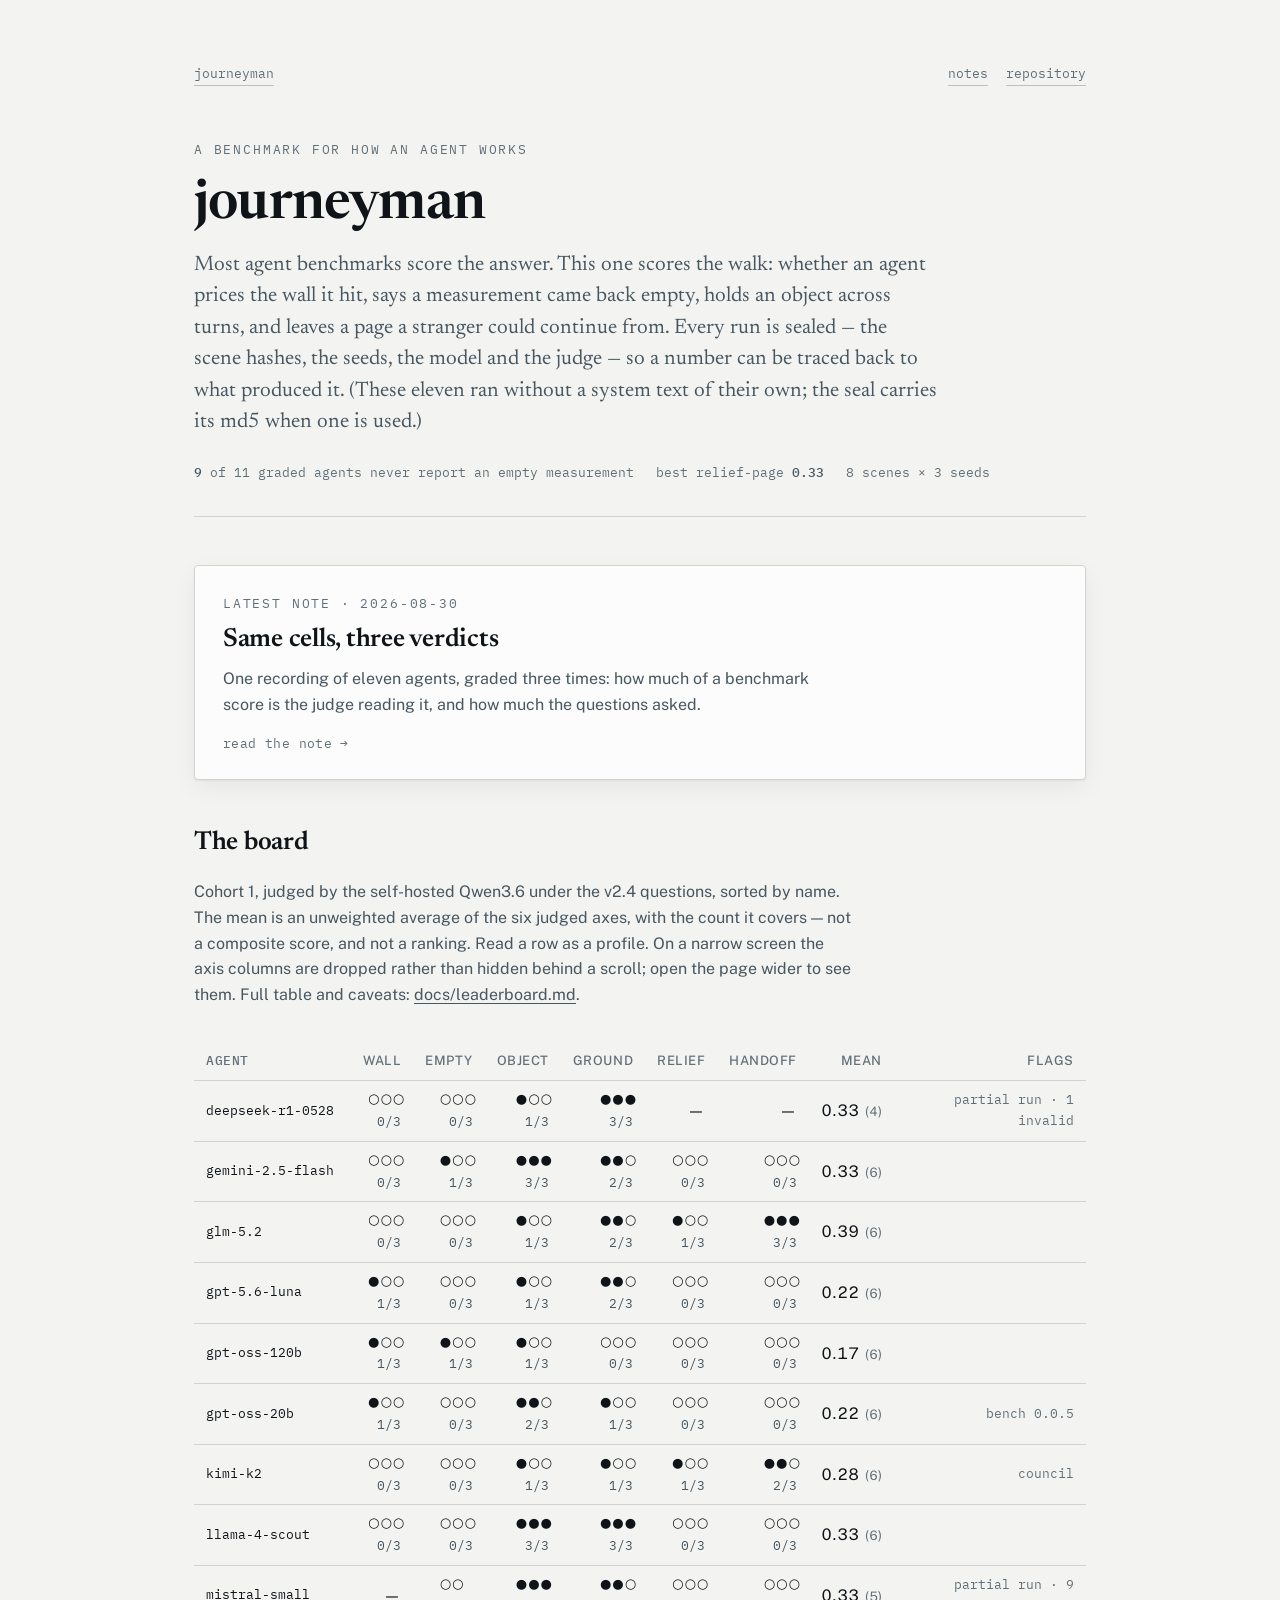
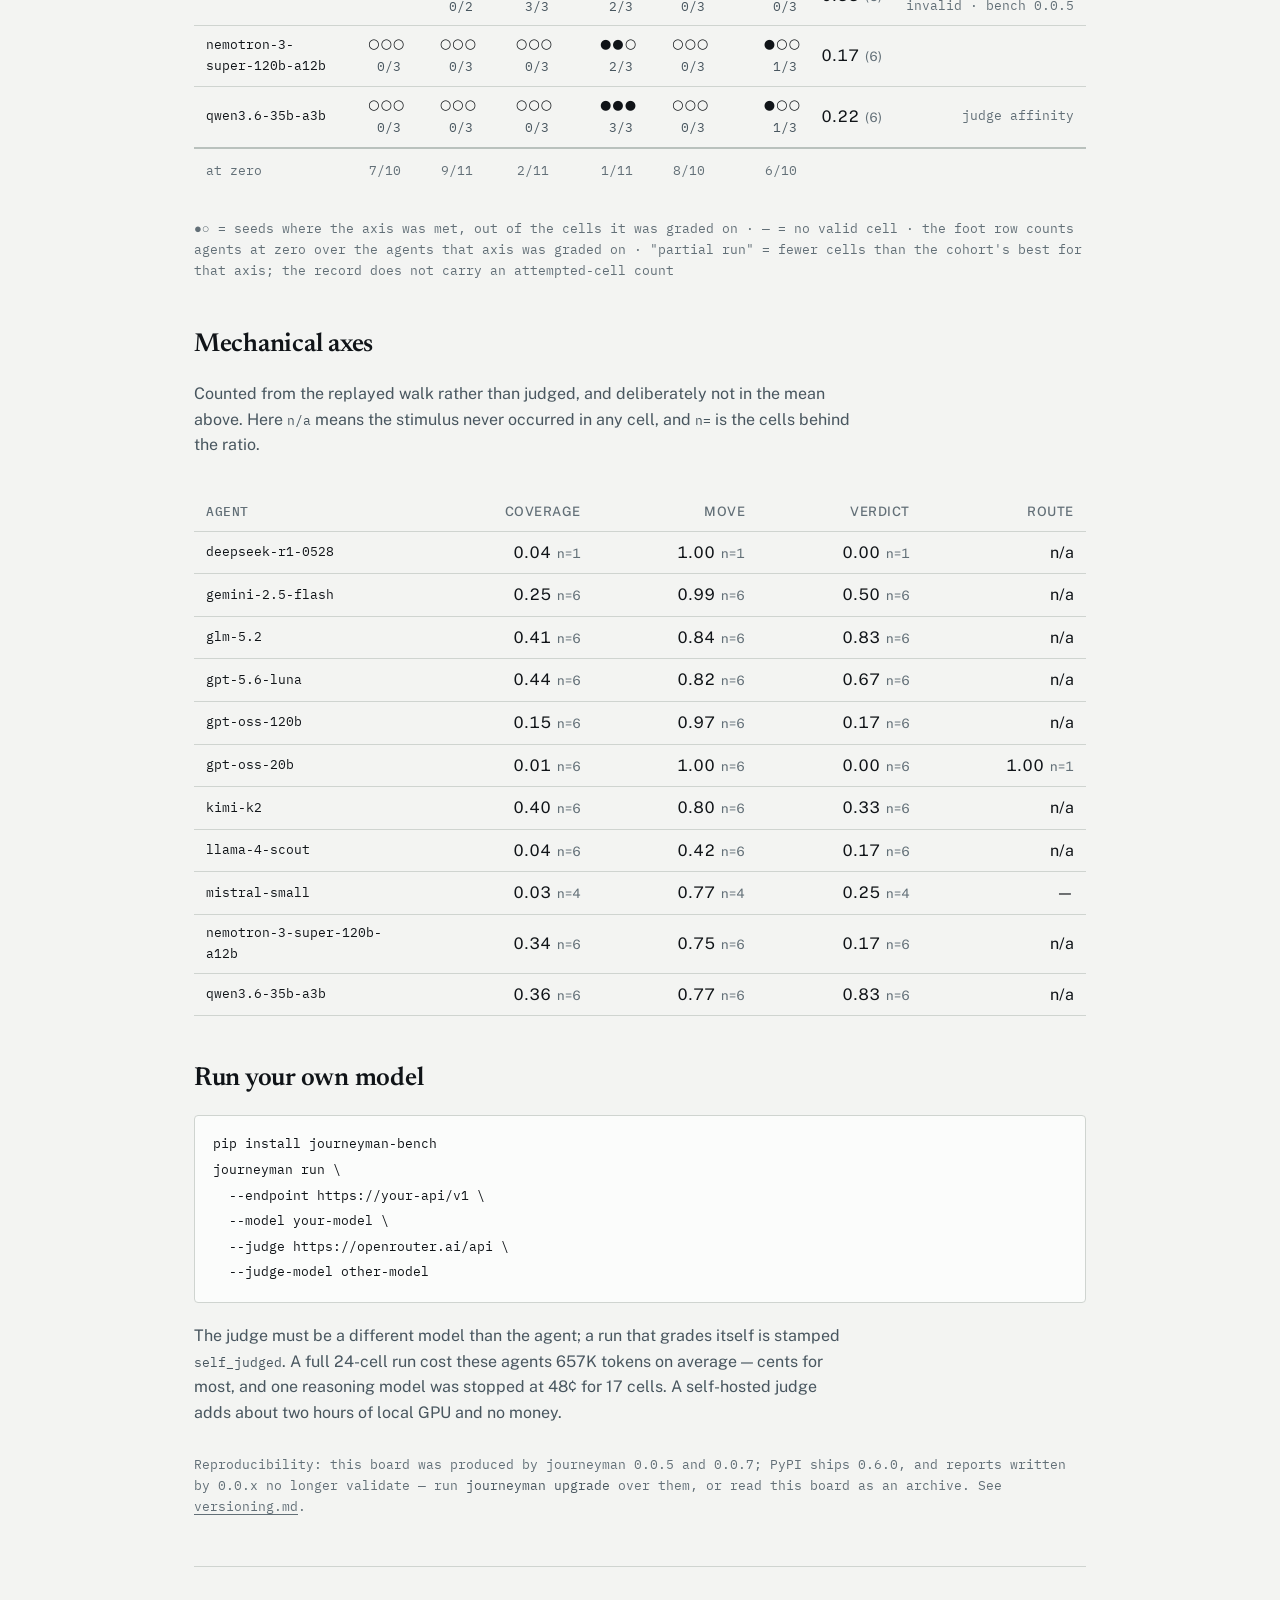
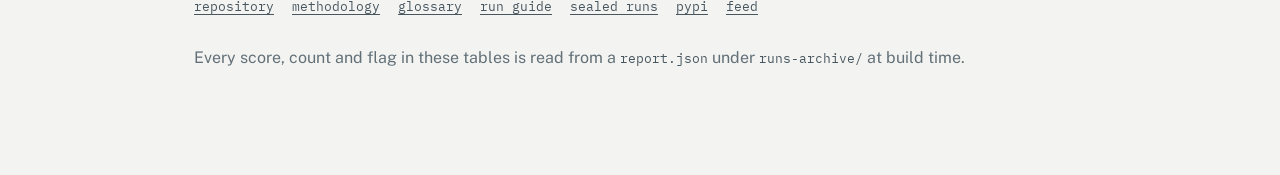
==== commit 4e39fec4: "0.6.0" ====
--- a/site/index.html
+++ b/site/index.html
@@ -85,7 +85,7 @@
       reasoning model was stopped at 48¢ for 17 cells. A self-hosted judge adds
       about two hours of local GPU and no money.</p>
     <p class="tnote">Reproducibility: this board was produced by journeyman
-      0.0.5 and 0.0.7; PyPI ships 0.5.1, and reports written by 0.0.x
+      0.0.5 and 0.0.7; PyPI ships 0.6.0, and reports written by 0.0.x
       no longer validate — run <code>journeyman upgrade</code> over them, or read
       this board as an archive. See
       <a href="https://github.com/codechu/journeyman/blob/main/docs/versioning.md">versioning.md</a>.</p>
